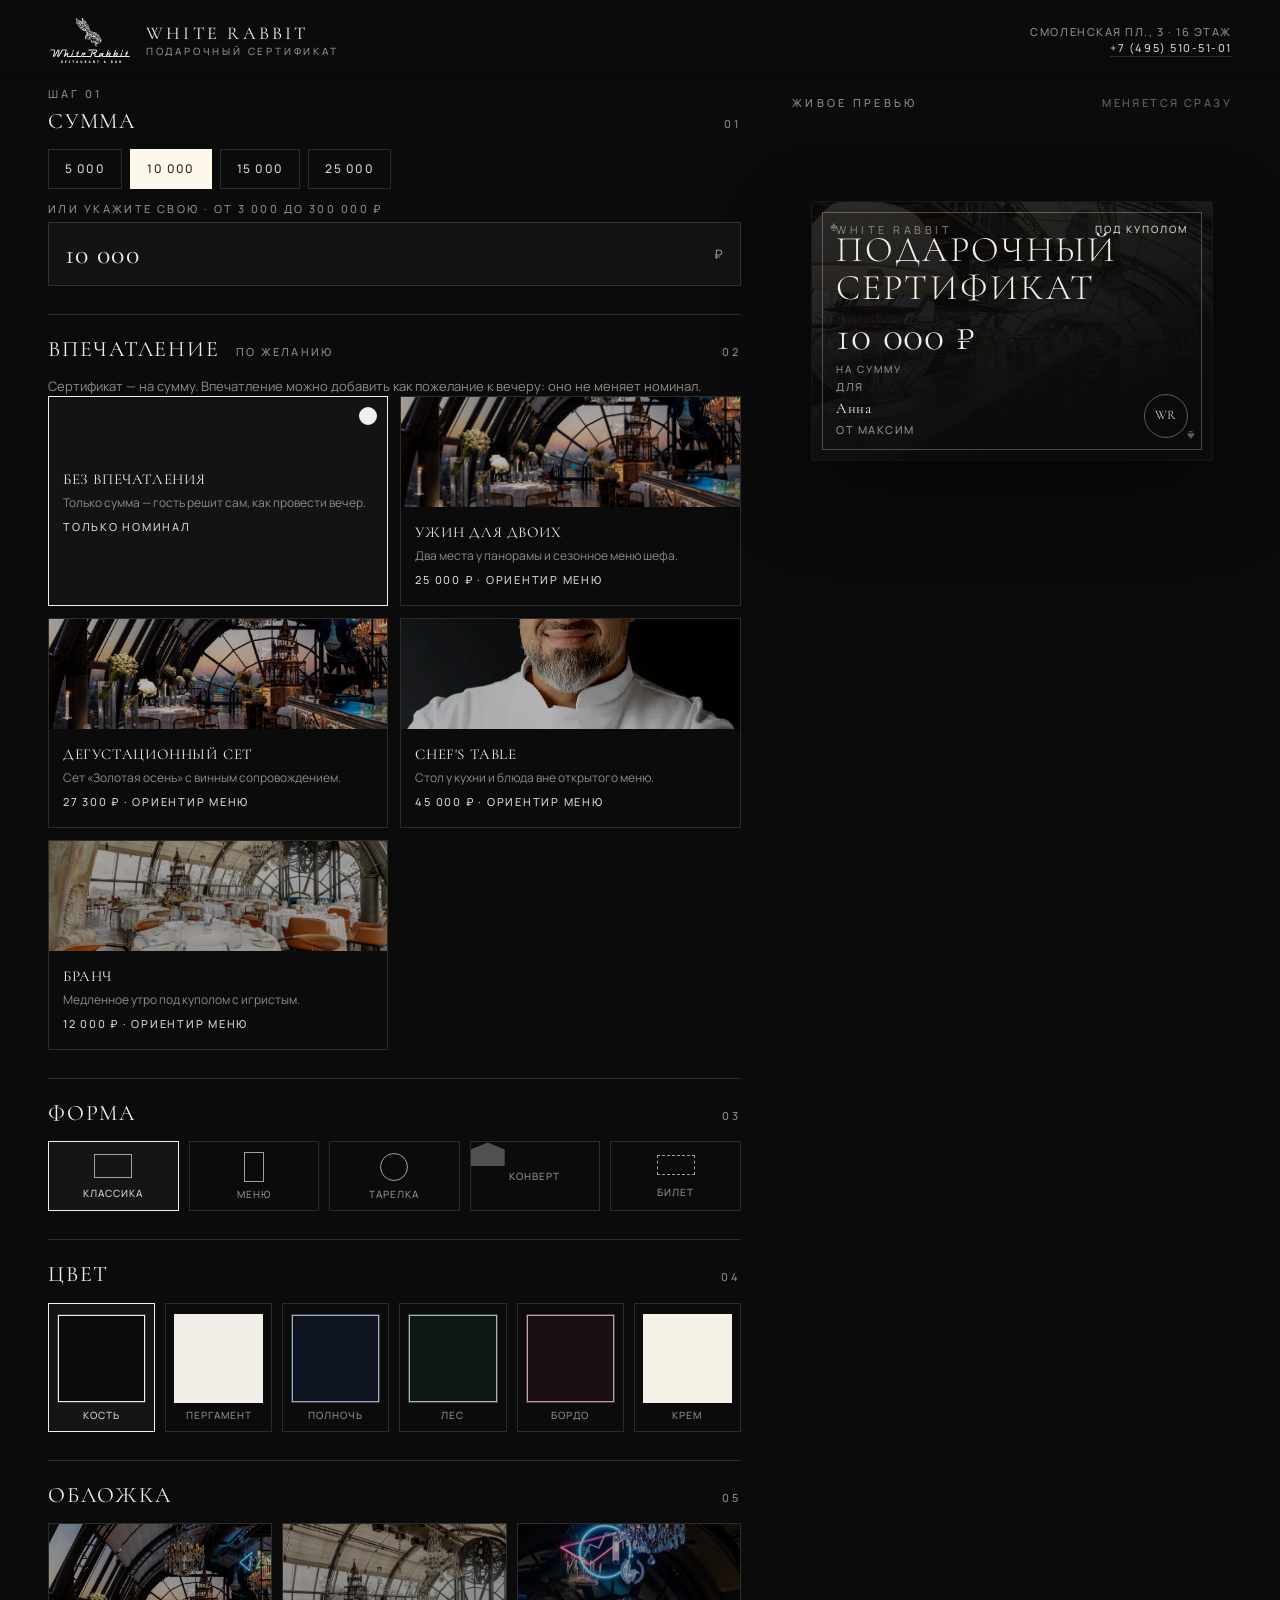
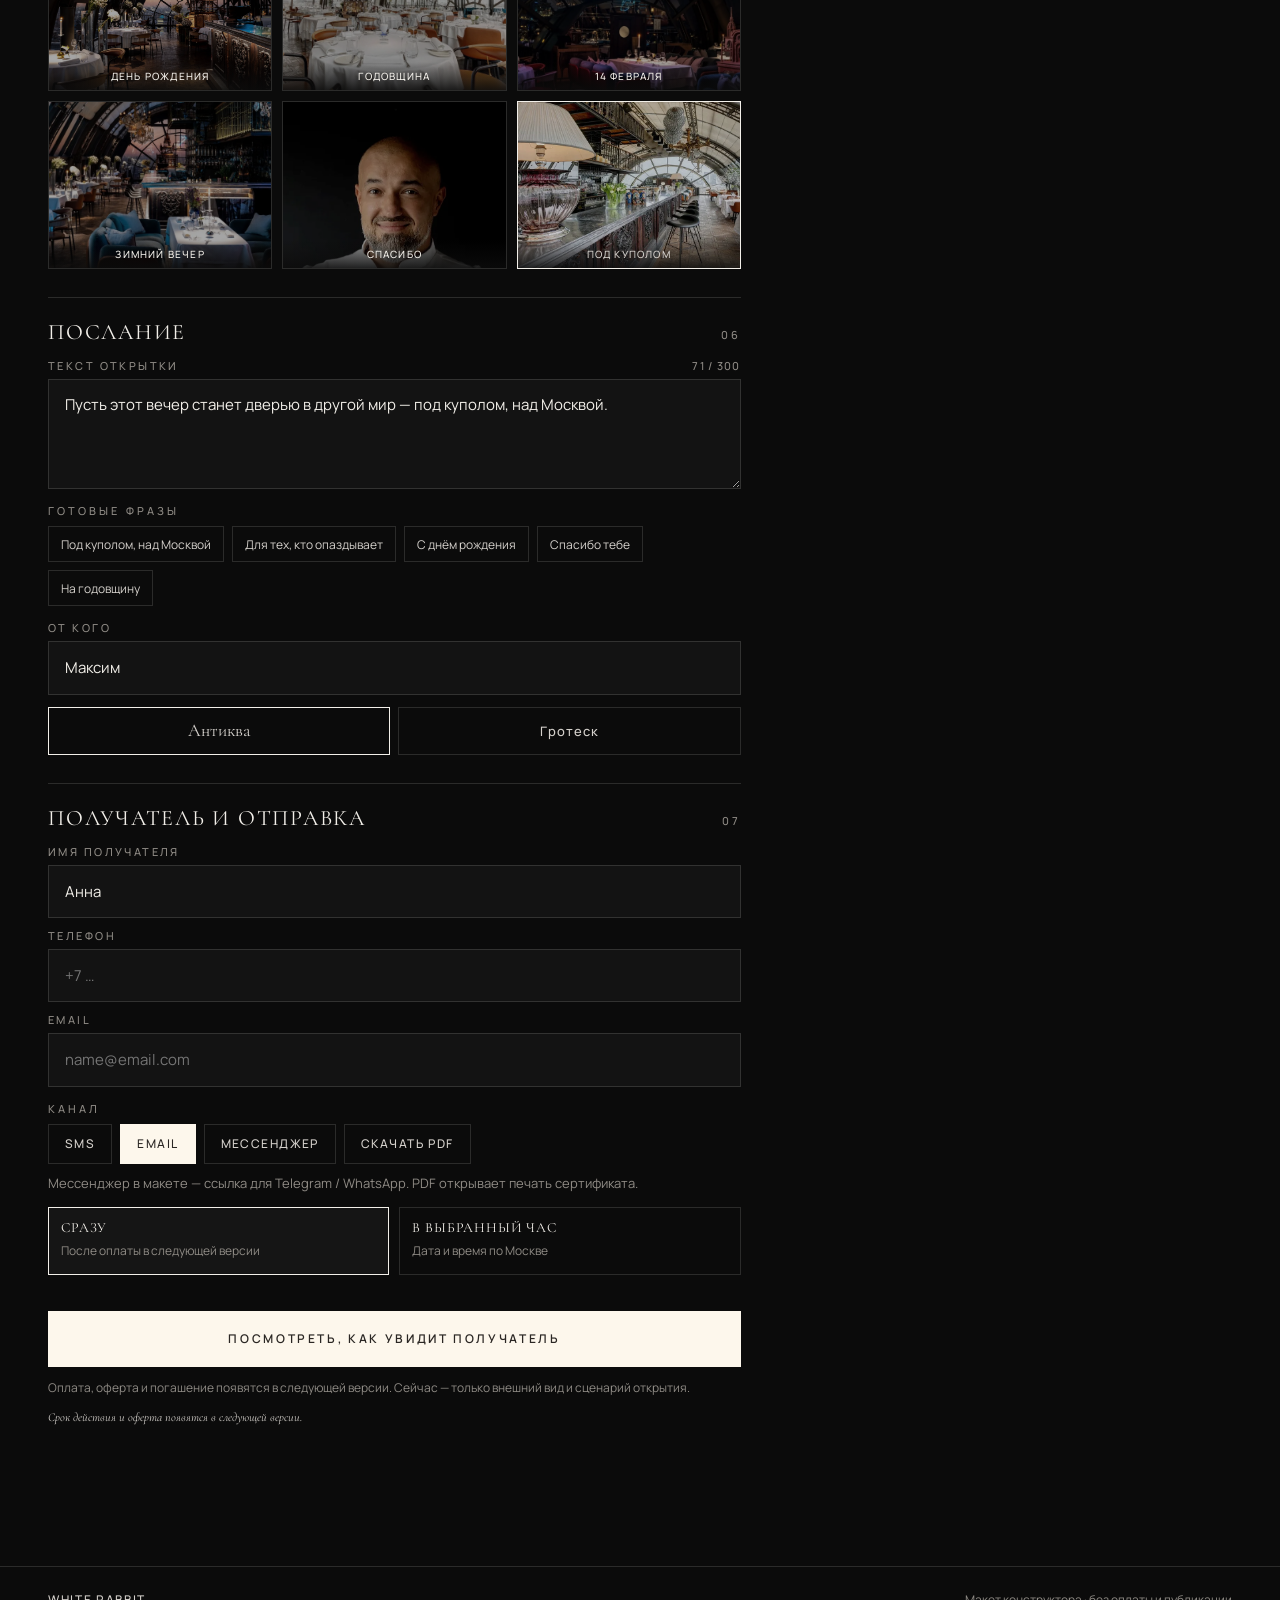
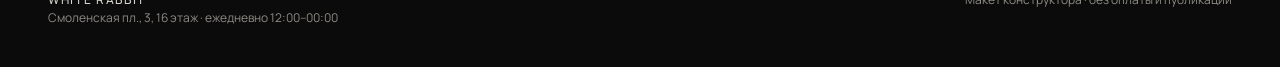
==== wr-cert-9k2m/index.html @ eec8d578 "Add hidden White Rabbit gift-certificate preview. Place the static constructor and open pages under " ====
<!doctype html>
<html lang="ru">
<head>
  <meta charset="utf-8">
  <meta name="viewport" content="width=device-width,initial-scale=1">
  <meta name="robots" content="noindex,nofollow">
  <title>Подарочный сертификат — White Rabbit</title>
  <link rel="icon" href="assets/favicon.png">
  <link rel="preconnect" href="https://fonts.googleapis.com">
  <link rel="preconnect" href="https://fonts.gstatic.com" crossorigin>
  <link href="https://fonts.googleapis.com/css2?family=Cormorant+Garamond:ital,wght@0,300;0,400;0,500;1,300;1,400&family=Manrope:wght@400;500;600;700&display=swap" rel="stylesheet">
  <link rel="stylesheet" href="css/widget.css">
</head>
<body>
  <a class="skip" href="#main">К конструктору</a>
  <header class="hdr">
    <div class="brand">
      <img src="assets/logo.svg" alt="White Rabbit">
      <div class="brand-txt">
        <strong>White Rabbit</strong>
        <span>Подарочный сертификат</span>
      </div>
    </div>
    <div class="hdr-meta">
      Смоленская пл., 3 · 16 этаж<br>
      <a href="tel:+74955105101">+7 (495) 510-51-01</a>
    </div>
  </header>

  <main id="main" class="wrap">
    <div class="controls">
      <section class="sec" style="border-top:0;padding-top:0" id="block-money">
        <p class="eyebrow">Шаг 01</p>
        <div class="sec-h"><h2>Сумма</h2><span class="n">01</span></div>
        <div class="amount-row" role="group" aria-label="Быстрый выбор суммы">
          <button type="button" class="chip" data-amount="5000">5 000</button>
          <button type="button" class="chip is-on" data-amount="10000">10 000</button>
          <button type="button" class="chip" data-amount="15000">15 000</button>
          <button type="button" class="chip" data-amount="25000">25 000</button>
        </div>
        <div class="field">
          <label for="amount">Или укажите свою · от 3 000 до 300 000 ₽</label>
          <div class="amount-wrap">
            <input id="amount" inputmode="numeric" autocomplete="off" value="10 000">
            <span class="cur">₽</span>
          </div>
        </div>
      </section>

      <section class="sec" id="block-exp">
        <div class="sec-h">
          <h2>Впечатление <em class="opt-tag">по желанию</em></h2>
          <span class="n">02</span>
        </div>
        <p class="hint">Сертификат — на сумму. Впечатление можно добавить как пожелание к вечеру: оно не меняет номинал.</p>
        <div class="exp-grid" role="group" aria-label="Впечатление по желанию">
          <button type="button" class="exp exp-none is-on" data-exp="none">
            <span class="mark" aria-hidden="true"></span>
            <span class="body"><b>Без впечатления</b><p>Только сумма — гость решит сам, как провести вечер.</p><span class="price">только номинал</span></span>
          </button>
          <button type="button" class="exp" data-exp="dinner">
            <img src="assets/hall.webp" alt="">
            <span class="mark" aria-hidden="true"></span>
            <span class="body"><b>Ужин для двоих</b><p>Два места у панорамы и сезонное меню шефа.</p><span class="price">25 000 ₽ · ориентир меню</span></span>
          </button>
          <button type="button" class="exp" data-exp="tasting">
            <img src="assets/g1.webp" alt="">
            <span class="mark" aria-hidden="true"></span>
            <span class="body"><b>Дегустационный сет</b><p>Сет «Золотая осень» с винным сопровождением.</p><span class="price">27 300 ₽ · ориентир меню</span></span>
          </button>
          <button type="button" class="exp" data-exp="chef">
            <img src="assets/chef.webp" alt="">
            <span class="mark" aria-hidden="true"></span>
            <span class="body"><b>Chef's table</b><p>Стол у кухни и блюда вне открытого меню.</p><span class="price">45 000 ₽ · ориентир меню</span></span>
          </button>
          <button type="button" class="exp" data-exp="brunch">
            <img src="assets/dome.webp" alt="">
            <span class="mark" aria-hidden="true"></span>
            <span class="body"><b>Бранч</b><p>Медленное утро под куполом с игристым.</p><span class="price">12 000 ₽ · ориентир меню</span></span>
          </button>
        </div>
      </section>

      <section class="sec">
        <div class="sec-h"><h2>Форма</h2><span class="n">03</span></div>
        <div class="shape-grid" role="group" aria-label="Форма сертификата">
          <button type="button" class="opt is-on" data-shape="classic" aria-label="Классическая карта"><i class="shape-ico classic" aria-hidden="true"></i><span>Классика</span></button>
          <button type="button" class="opt" data-shape="menu" aria-label="Вертикальная меню-карта"><i class="shape-ico menu" aria-hidden="true"></i><span>Меню</span></button>
          <button type="button" class="opt" data-shape="plate" aria-label="Круглая тарелка"><i class="shape-ico plate" aria-hidden="true"></i><span>Тарелка</span></button>
          <button type="button" class="opt" data-shape="envelope" aria-label="Конверт"><i class="shape-ico envelope" aria-hidden="true"></i><span>Конверт</span></button>
          <button type="button" class="opt" data-shape="ticket" aria-label="Билет"><i class="shape-ico ticket" aria-hidden="true"></i><span>Билет</span></button>
        </div>
      </section>

      <section class="sec">
        <div class="sec-h"><h2>Цвет</h2><span class="n">04</span></div>
        <div class="color-grid" role="group" aria-label="Цвет">
          <button type="button" class="opt is-on" data-color="ivory-black" aria-label="Слоновая кость на чёрном"><i class="swatch" data-c="ivory-black"></i><span>Кость</span></button>
          <button type="button" class="opt" data-color="black-ivory" aria-label="Чёрный на пергаменте"><i class="swatch" data-c="black-ivory"></i><span>Пергамент</span></button>
          <button type="button" class="opt" data-color="midnight" aria-label="Полночь"><i class="swatch" data-c="midnight"></i><span>Полночь</span></button>
          <button type="button" class="opt" data-color="forest" aria-label="Лес"><i class="swatch" data-c="forest"></i><span>Лес</span></button>
          <button type="button" class="opt" data-color="wine" aria-label="Бордо"><i class="swatch" data-c="wine"></i><span>Бордо</span></button>
          <button type="button" class="opt" data-color="cream" aria-label="Тёплый крем"><i class="swatch" data-c="cream"></i><span>Крем</span></button>
        </div>
      </section>

      <section class="sec">
        <div class="sec-h"><h2>Обложка</h2><span class="n">05</span></div>
        <div class="cover-grid" role="group" aria-label="Повод и обложка">
          <button type="button" class="opt cover" data-cover="birthday"><img src="assets/hall.webp" alt=""><span>День рождения</span></button>
          <button type="button" class="opt cover" data-cover="anniversary"><img src="assets/dome.webp" alt=""><span>Годовщина</span></button>
          <button type="button" class="opt cover" data-cover="valentine"><img src="assets/night.webp" alt=""><span>14 февраля</span></button>
          <button type="button" class="opt cover" data-cover="winter"><img src="assets/hero.webp" alt=""><span>Зимний вечер</span></button>
          <button type="button" class="opt cover" data-cover="thanks"><img src="assets/chef.webp" alt=""><span>Спасибо</span></button>
          <button type="button" class="opt cover is-on" data-cover="dome"><img src="assets/g5.webp" alt=""><span>Под куполом</span></button>
        </div>
      </section>

      <section class="sec">
        <div class="sec-h"><h2>Послание</h2><span class="n">06</span></div>
        <div class="field">
          <div class="row"><label for="message">Текст открытки</label><span class="counter" id="counter">0 / 300</span></div>
          <textarea id="message" maxlength="300" placeholder="Несколько строк — как записка на салфетке"></textarea>
        </div>
        <p class="eyebrow" style="margin-top:16px">Готовые фразы</p>
        <div class="tpls" role="group" aria-label="Шаблоны послания">
          <button type="button" class="tpl" data-tpl="t1">Под куполом, над Москвой</button>
          <button type="button" class="tpl" data-tpl="t2">Для тех, кто опаздывает</button>
          <button type="button" class="tpl" data-tpl="t3">С днём рождения</button>
          <button type="button" class="tpl" data-tpl="t4">Спасибо тебе</button>
          <button type="button" class="tpl" data-tpl="t5">На годовщину</button>
        </div>
        <div class="field" style="margin-top:16px">
          <label for="signature">От кого</label>
          <input id="signature" maxlength="60" placeholder="Ваше имя">
        </div>
        <div class="font-tog" role="group" aria-label="Шрифт послания">
          <button type="button" class="is-on" data-font="serif"><span class="f-serif">Антиква</span></button>
          <button type="button" data-font="sans"><span class="f-sans">Гротеск</span></button>
        </div>
      </section>

      <section class="sec">
        <div class="sec-h"><h2>Получатель и отправка</h2><span class="n">07</span></div>
        <div class="field" style="margin-bottom:12px">
          <label for="recipient-name">Имя получателя</label>
          <input id="recipient-name" autocomplete="name" placeholder="Как обратиться в открытке">
        </div>
        <div class="field" style="margin-bottom:12px">
          <label for="recipient-phone">Телефон</label>
          <input id="recipient-phone" type="tel" inputmode="tel" autocomplete="tel" placeholder="+7 …">
        </div>
        <div class="field" style="margin-bottom:16px">
          <label for="recipient-email">Email</label>
          <input id="recipient-email" type="email" autocomplete="email" placeholder="name@email.com">
        </div>
        <p class="eyebrow">Канал</p>
        <div class="channels" role="group" aria-label="Канал доставки">
          <button type="button" class="chip" data-channel="sms">SMS</button>
          <button type="button" class="chip is-on" data-channel="email">Email</button>
          <button type="button" class="chip" data-channel="messenger">Мессенджер</button>
          <button type="button" class="chip" data-channel="pdf" id="btn-pdf">Скачать PDF</button>
        </div>
        <p class="hint">Мессенджер в макете — ссылка для Telegram / WhatsApp. PDF открывает печать сертификата.</p>
        <div class="timing" role="group" aria-label="Когда отправить">
          <button type="button" class="is-on" data-timing="now"><b>Сразу</b><span>После оплаты в следующей версии</span></button>
          <button type="button" data-timing="later"><b>В выбранный час</b><span>Дата и время по Москве</span></button>
        </div>
        <div class="when-fields" id="when-fields" hidden>
          <div class="field"><label for="send-date">Дата</label><input id="send-date" type="date"></div>
          <div class="field"><label for="send-time">Время</label><input id="send-time" type="time" value="19:00"></div>
        </div>
      </section>

      <div class="cta-block">
        <button type="button" class="btn" id="btn-open">Посмотреть, как увидит получатель</button>
        <p class="note">Оплата, оферта и погашение появятся в следующей версии. Сейчас — только внешний вид и сценарий открытия.</p>
        <p class="note"><em>Срок действия и оферта появятся в следующей версии.</em></p>
      </div>
    </div>

    <aside class="preview-col" aria-live="polite">
      <div class="preview-label desktop-only-label"><span>Живое превью</span><i>меняется сразу</i></div>
      <div class="mobile-preview preview-label"><span>Превью сертификата</span><i>листайте ниже, чтобы настроить</i></div>
      <div class="cert-stage" id="cert-preview"></div>
    </aside>
  </main>

  <footer class="foot">
    <div><strong>White Rabbit</strong><br>Смоленская пл., 3, 16 этаж · ежедневно 12:00–00:00</div>
    <div>Макет конструктора · без оплаты и публикации</div>
  </footer>

  <script src="js/shared.js"></script>
  <script src="js/constructor.js"></script>
</body>
</html>
---- wr-cert-9k2m/css/widget.css ----
:root{
  --bg:#0B0B0B;--panel:#131313;--panel2:#1a1918;--line:rgba(242,239,233,.14);--line2:rgba(242,239,233,.28);
  --cream:#F2EFE9;--cream2:#D5D1CC;--mute:#8f8b85;--btn:#FDF7EC;--ink:#2b2724;
  --serif:'Cormorant Garamond',Georgia,serif;--sans:'Manrope',system-ui,sans-serif;
  --e:cubic-bezier(.25,.25,0,1);--header:72px;
  --c-ivory-black-bg:#0B0B0B;--c-ivory-black-fg:#F2EFE9;--c-ivory-black-muted:#8f8b85;--c-ivory-black-accent:#D5D1CC;
  --c-black-ivory-bg:#F2EFE9;--c-black-ivory-fg:#0B0B0B;--c-black-ivory-muted:#5a5650;--c-black-ivory-accent:#2b2724;
  --c-midnight-bg:#0e1520;--c-midnight-fg:#e8eef6;--c-midnight-muted:#7a8696;--c-midnight-accent:#9bb0c8;
  --c-forest-bg:#0f1814;--c-forest-fg:#e6efe8;--c-forest-muted:#7a8f82;--c-forest-accent:#a3b8a8;
  --c-wine-bg:#1a0f12;--c-wine-fg:#f3e8e9;--c-wine-muted:#9a7a80;--c-wine-accent:#c4a0a6;
  --c-cream-bg:#f6f1e6;--c-cream-fg:#2a241c;--c-cream-muted:#7a7062;--c-cream-accent:#5a4e40;
}
*{box-sizing:border-box;margin:0;padding:0}
html{scroll-behavior:smooth}
body{background:var(--bg);color:var(--cream2);font:400 15px/1.55 var(--sans);-webkit-font-smoothing:antialiased;min-height:100svh}
img{display:block;max-width:100%}a{color:inherit;text-decoration:none}button,input,textarea,select{font:inherit;color:inherit}
button{cursor:pointer;background:none;border:0}ul{list-style:none}
.skip{position:absolute;left:-9999px;top:auto}.skip:focus{left:16px;top:16px;z-index:100;background:var(--btn);color:var(--ink);padding:10px 16px}

/* header */
.hdr{position:sticky;top:0;z-index:40;display:flex;align-items:center;justify-content:space-between;gap:20px;min-height:var(--header);padding:14px clamp(16px,4vw,48px);background:linear-gradient(180deg,rgba(11,11,11,.92),rgba(11,11,11,.72) 70%,transparent);backdrop-filter:blur(8px)}
.brand{display:flex;align-items:center;gap:14px}
.brand img{height:52px;width:auto}
.brand-txt{display:grid;gap:4px}
.brand-txt strong{font:400 18px/1 var(--serif);letter-spacing:.18em;text-transform:uppercase;color:var(--cream)}
.brand-txt span{font:500 10px/1 var(--sans);letter-spacing:.28em;text-transform:uppercase;color:var(--mute)}
.hdr-meta{text-align:right;font:500 11px/1.5 var(--sans);letter-spacing:.14em;text-transform:uppercase;color:var(--mute)}
.hdr-meta a{color:var(--cream2);border-bottom:1px solid var(--line);padding-bottom:1px}
.hdr-meta a:hover{border-color:var(--cream)}

/* layout */
.wrap{display:grid;grid-template-columns:minmax(0,1fr) minmax(340px,440px);gap:clamp(24px,4vw,56px);align-items:start;padding:8px clamp(16px,4vw,48px) 80px;max-width:1280px;margin:0 auto}
.controls{display:grid;gap:28px;padding-bottom:40px}
.preview-col{position:sticky;top:calc(var(--header) + 12px);padding-top:8px}
.preview-label{font:500 11px/1.35 var(--sans);letter-spacing:.3em;text-transform:uppercase;color:var(--mute);margin-bottom:16px;display:flex;justify-content:space-between;align-items:baseline;gap:12px 16px;flex-wrap:wrap}
.preview-label span,.preview-label i{display:inline-block}
.preview-label i{font-style:normal;opacity:.7;letter-spacing:.22em}

/* sections */
.sec{border-top:1px solid var(--line);padding-top:22px}
.sec-h{display:flex;align-items:baseline;justify-content:space-between;gap:12px;margin-bottom:16px}
.sec-h h2{font:400 22px/1.1 var(--serif);letter-spacing:.08em;text-transform:uppercase;color:var(--cream)}
.sec-h .n{font:500 11px/1 var(--sans);letter-spacing:.28em;text-transform:uppercase;color:var(--mute)}
.hint{margin-top:10px;font:400 13px/1.45 var(--sans);color:var(--mute)}
.eyebrow{font:500 11px/1 var(--sans);letter-spacing:.28em;text-transform:uppercase;color:var(--mute);margin-bottom:10px}
.sec-h h2 .opt-tag{display:inline;margin-left:10px;font:500 11px/1 var(--sans);letter-spacing:.2em;text-transform:uppercase;color:var(--mute);font-style:normal;vertical-align:middle}

/* type toggle */
.type-tog{display:grid;grid-template-columns:1fr 1fr;gap:10px}
.type-tog button{min-height:56px;border:1px solid var(--line);padding:14px 16px;text-align:left;transition:border-color .3s var(--e),background .3s var(--e)}
.type-tog button:hover,.type-tog button:focus-visible{border-color:var(--line2);outline:none}
.type-tog button.is-on{border-color:var(--cream);background:rgba(242,239,233,.04)}
.type-tog b{display:block;font:400 16px/1.2 var(--serif);letter-spacing:.06em;text-transform:uppercase;color:var(--cream);margin-bottom:4px}
.type-tog span{font:400 12px/1.35 var(--sans);color:var(--mute)}

/* amount */
.amount-row{display:flex;flex-wrap:wrap;gap:8px;margin-bottom:14px}
.chip{min-height:40px;padding:0 16px;border:1px solid var(--line);font:500 12px/1 var(--sans);letter-spacing:.12em;text-transform:uppercase;color:var(--cream2);transition:border-color .25s var(--e),background .25s var(--e),color .25s var(--e)}
.chip:hover,.chip:focus-visible{border-color:var(--line2);outline:none}
.chip.is-on{background:var(--btn);color:var(--ink);border-color:var(--btn)}
.field{display:grid;gap:8px}
.field label{font:500 11px/1 var(--sans);letter-spacing:.22em;text-transform:uppercase;color:var(--mute)}
.field input,.field textarea,.field select{width:100%;background:var(--panel);border:1px solid var(--line);color:var(--cream);padding:14px 16px;outline:none;transition:border-color .25s var(--e)}
.field input:focus,.field textarea:focus,.field select:focus{border-color:var(--line2)}
.field textarea{min-height:110px;resize:vertical;line-height:1.5}
.field .row{display:flex;justify-content:space-between;align-items:center;gap:12px}
.counter{font:500 11px/1 var(--sans);letter-spacing:.12em;color:var(--mute)}
.amount-wrap{position:relative}
.amount-wrap input{padding-right:48px;font:400 28px/1 var(--serif);letter-spacing:.04em}
.amount-wrap .cur{position:absolute;right:16px;top:50%;transform:translateY(-50%);font:500 13px/1 var(--sans);letter-spacing:.16em;color:var(--mute)}

/* experience cards */
.exp-grid{display:grid;grid-template-columns:1fr 1fr;gap:12px}
.exp{position:relative;display:grid;text-align:left;border:1px solid var(--line);overflow:hidden;min-height:210px;transition:border-color .3s var(--e),transform .4s var(--e)}
.exp:hover,.exp:focus-visible{border-color:var(--line2);outline:none}
.exp.is-on{border-color:var(--cream)}
.exp img{width:100%;height:110px;object-fit:cover;filter:brightness(.72);transition:filter .4s var(--e)}
.exp.is-on img,.exp:hover img{filter:brightness(.9)}
.exp .body{padding:12px 14px 16px;display:grid;gap:6px;align-content:start}
.exp .body b{font:400 15px/1.25 var(--serif);letter-spacing:.04em;text-transform:uppercase;color:var(--cream)}
.exp .body p{font:400 12px/1.4 var(--sans);color:var(--mute)}
.exp .body .price{font:500 11px/1 var(--sans);letter-spacing:.16em;text-transform:uppercase;color:var(--cream2);margin-top:4px}
.exp .mark{position:absolute;top:10px;right:10px;width:18px;height:18px;border:1px solid rgba(242,239,233,.5);border-radius:50%;opacity:0;transition:opacity .25s}
.exp.is-on .mark{opacity:1;background:var(--cream)}
.exp-none{min-height:0;align-content:center;background:rgba(242,239,233,.03)}
.exp-none .body{padding:18px 14px}
.exp-none img{display:none}

/* appearance grids */
.shape-grid,.color-grid,.cover-grid{display:grid;gap:10px}
.shape-grid{grid-template-columns:repeat(5,1fr)}
.color-grid{grid-template-columns:repeat(6,1fr)}
.cover-grid{grid-template-columns:repeat(3,1fr)}
.opt{position:relative;border:1px solid var(--line);min-height:64px;padding:10px 8px;display:grid;place-items:center;gap:6px;text-align:center;transition:border-color .25s var(--e),background .25s var(--e)}
.opt:hover,.opt:focus-visible{border-color:var(--line2);outline:none}
.opt.is-on{border-color:var(--cream);background:rgba(242,239,233,.04)}
.opt span{font:500 10px/1.2 var(--sans);letter-spacing:.1em;text-transform:uppercase;color:var(--mute)}
.opt.is-on span{color:var(--cream2)}
.shape-ico{width:36px;height:24px;border:1px solid currentColor;color:var(--cream2);opacity:.75}
.shape-ico.classic{width:38px;height:24px}
.shape-ico.menu{width:20px;height:30px}
.shape-ico.plate{width:28px;height:28px;border-radius:50%}
.shape-ico.envelope{width:34px;height:24px;clip-path:polygon(0 30%,50% 0,100% 30%,100% 100%,0 100%);border:0;background:linear-gradient(var(--cream2),var(--cream2));opacity:.35}
.shape-ico.ticket{width:38px;height:20px;border-style:dashed}
.swatch{width:100%;aspect-ratio:1;border:1px solid rgba(242,239,233,.2)}
.cover{padding:0;overflow:hidden;min-height:0;aspect-ratio:4/3}
.cover img{width:100%;height:100%;object-fit:cover;filter:brightness(.65) saturate(.85);transition:filter .35s var(--e)}
.cover.is-on img,.cover:hover img{filter:brightness(.85) saturate(1)}
.cover span{position:absolute;left:0;right:0;bottom:0;padding:8px 6px;background:linear-gradient(transparent,rgba(11,11,11,.85));font:500 10px/1.2 var(--sans);letter-spacing:.12em;text-transform:uppercase;color:var(--cream)}

/* templates */
.tpls{display:flex;flex-wrap:wrap;gap:8px}
.tpl{min-height:36px;padding:8px 12px;border:1px solid var(--line);font:400 12px/1.3 var(--sans);color:var(--cream2);text-align:left;max-width:100%;transition:border-color .25s var(--e)}
.tpl:hover,.tpl:focus-visible,.tpl.is-on{border-color:var(--cream);outline:none}
.font-tog{display:grid;grid-template-columns:1fr 1fr;gap:8px;margin-top:12px}
.font-tog button{min-height:48px;border:1px solid var(--line);padding:10px;transition:border-color .25s var(--e)}
.font-tog button.is-on{border-color:var(--cream)}
.font-tog .f-serif{font:400 18px/1 var(--serif)}
.font-tog .f-sans{font:500 13px/1 var(--sans);letter-spacing:.08em}

/* channels / timing */
.channels{display:flex;flex-wrap:wrap;gap:8px}
.timing{display:grid;grid-template-columns:1fr 1fr;gap:10px;margin-top:14px}
.timing button{min-height:48px;border:1px solid var(--line);padding:12px;text-align:left;transition:border-color .25s var(--e)}
.timing button.is-on{border-color:var(--cream);background:rgba(242,239,233,.04)}
.timing b{display:block;font:400 14px/1.2 var(--serif);letter-spacing:.06em;text-transform:uppercase;color:var(--cream);margin-bottom:2px}
.timing span{font:400 12px/1.3 var(--sans);color:var(--mute)}
.when-fields{display:grid;grid-template-columns:1fr 1fr;gap:10px;margin-top:12px}
.when-fields[hidden]{display:none!important}

/* CTA */
.cta-block{display:grid;gap:12px;padding:8px 0 20px}
.btn{display:inline-flex;align-items:center;justify-content:center;min-height:56px;padding:0 28px;background:var(--btn);color:var(--ink);font:600 12px/1 var(--sans);letter-spacing:.22em;text-transform:uppercase;transition:opacity .25s var(--e),transform .3s var(--e)}
.btn:hover{opacity:.92}.btn:focus-visible{outline:2px solid var(--cream);outline-offset:3px}
.btn:active{transform:translateY(1px)}
.btn--ghost{background:transparent;color:var(--cream);border:1px solid var(--line)}
.btn--ghost:hover{border-color:var(--cream)}
.btn[disabled],.btn.is-disabled{opacity:.45;cursor:not-allowed}
.note{font:400 12px/1.45 var(--sans);color:var(--mute)}
.note em{font-style:italic;font-family:var(--serif);color:var(--cream2)}

/* ===== Certificate preview ===== */
.cert-stage{perspective:1200px;min-height:420px;display:grid;place-items:center;padding:12px 0 24px}
.cert{
  --bgc:var(--c-ivory-black-bg);--fg:var(--c-ivory-black-fg);--mu:var(--c-ivory-black-muted);--ac:var(--c-ivory-black-accent);
  position:relative;width:100%;max-width:400px;aspect-ratio:1.55/1;background:var(--bgc);color:var(--fg);
  overflow:hidden;box-shadow:0 30px 80px rgba(0,0,0,.55),0 0 0 1px rgba(242,239,233,.08);
  transition:background .45s var(--e),color .45s var(--e),border-radius .45s var(--e),aspect-ratio .45s var(--e),transform .5s var(--e);
  transform-origin:center;
}
.cert::before{content:'';position:absolute;inset:10px;border:1px solid color-mix(in srgb, var(--fg) 28%, transparent);pointer-events:none;z-index:3;transition:inset .4s var(--e),border-radius .4s var(--e)}
.cert-cover{position:absolute;inset:0;z-index:0}
.cert-cover img{width:100%;height:100%;object-fit:cover;opacity:.38;filter:grayscale(.15) brightness(.7);transition:opacity .45s var(--e)}
.cert-cover::after{content:'';position:absolute;inset:0;background:linear-gradient(160deg, color-mix(in srgb, var(--bgc) 20%, transparent), var(--bgc) 78%)}
.cert-body{position:relative;z-index:2;height:100%;padding:22px 24px;display:grid;grid-template-rows:auto 1fr auto;gap:8px}
.cert-top{display:flex;justify-content:space-between;align-items:flex-start;gap:12px}
.cert-word{font:400 11px/1 var(--sans);letter-spacing:.32em;text-transform:uppercase;color:var(--mu)}
.cert-occ{font:500 10px/1 var(--sans);letter-spacing:.2em;text-transform:uppercase;color:var(--ac)}
.cert-mid{display:grid;align-content:center;gap:8px;min-height:0}
.cert-title{font:300 clamp(26px,4.2vw,36px)/1.05 var(--serif);letter-spacing:.06em;text-transform:uppercase}
.cert-value{font:300 clamp(28px,5vw,42px)/1 var(--serif);letter-spacing:.02em;color:var(--fg)}
.cert-value small{display:block;margin-top:6px;font:500 10px/1.3 var(--sans);letter-spacing:.2em;text-transform:uppercase;color:var(--mu)}
.cert-wish{margin-top:2px;font:400 12px/1.35 var(--sans);letter-spacing:.04em;color:color-mix(in srgb, var(--fg) 78%, transparent);max-width:34ch}
.cert-wish span{display:inline;font:500 10px/1 var(--sans);letter-spacing:.18em;text-transform:uppercase;color:var(--mu);margin-right:6px}
.cert-msg{font:300 italic 14px/1.45 var(--serif);color:color-mix(in srgb, var(--fg) 82%, transparent);max-width:28ch;overflow:hidden;display:-webkit-box;-webkit-line-clamp:3;-webkit-box-orient:vertical}
.cert-msg.is-sans{font:400 12px/1.45 var(--sans);font-style:normal;letter-spacing:.02em}
.cert-bot{display:flex;justify-content:space-between;align-items:flex-end;gap:12px}
.cert-from{font:500 11px/1.35 var(--sans);letter-spacing:.14em;text-transform:uppercase;color:var(--mu)}
.cert-from b{display:inline;margin:0;font:400 15px/1.2 var(--serif);letter-spacing:.04em;text-transform:none;color:var(--fg)}
.cert-from span{display:block;margin-top:4px}
.cert-from .sig-line{margin-top:6px;font:500 11px/1.35 var(--sans);letter-spacing:.14em;text-transform:uppercase;color:var(--mu)}
.cert-seal{width:44px;height:44px;border:1px solid color-mix(in srgb, var(--fg) 35%, transparent);border-radius:50%;display:grid;place-items:center;font:400 13px/1 var(--serif);letter-spacing:.04em;color:var(--ac);flex-shrink:0}
.cert-suit{position:absolute;z-index:2;font:400 14px/1 var(--serif);color:color-mix(in srgb, var(--fg) 35%, transparent);pointer-events:none}
.cert-suit.tl{top:18px;left:18px}.cert-suit.br{bottom:18px;right:18px;transform:rotate(180deg)}

/* shapes */
.cert[data-shape="classic"]{aspect-ratio:1.55/1;border-radius:2px}
.cert[data-shape="menu"]{aspect-ratio:.72/1;max-width:280px;border-radius:2px}
.cert[data-shape="menu"] .cert-body{padding:28px 22px}
.cert[data-shape="menu"] .cert-msg{-webkit-line-clamp:5}
.cert[data-shape="plate"]{aspect-ratio:1;max-width:340px;border-radius:50%}
.cert[data-shape="plate"]::before{inset:14px;border-radius:50%}
.cert[data-shape="plate"] .cert-body{padding:48px 36px;text-align:center;justify-items:center}
.cert[data-shape="plate"] .cert-top{width:100%;justify-content:center;flex-direction:column;align-items:center;gap:6px}
.cert[data-shape="plate"] .cert-bot{width:100%;justify-content:center;flex-direction:column;align-items:center;gap:10px}
.cert[data-shape="plate"] .cert-msg{max-width:22ch;-webkit-line-clamp:2}
.cert[data-shape="plate"] .cert-wish{max-width:20ch;font-size:11px;line-height:1.3;text-align:center}
.cert[data-shape="plate"] .cert-wish span{display:block;margin:0 0 4px;margin-right:0}
.cert[data-shape="plate"] .cert-title{font-size:clamp(20px,4vw,28px)}
.cert[data-shape="plate"] .cert-suit{display:none}
.cert[data-shape="envelope"]{aspect-ratio:1.4/1;border-radius:4px}
.cert[data-shape="envelope"]::after{content:'';position:absolute;left:0;right:0;top:0;height:42%;background:linear-gradient(to bottom right, transparent 49.5%, color-mix(in srgb, var(--fg) 12%, transparent) 50%),linear-gradient(to bottom left, transparent 49.5%, color-mix(in srgb, var(--fg) 12%, transparent) 50%);background-size:50% 100%;background-repeat:no-repeat;background-position:left,right;z-index:1;pointer-events:none;opacity:.9}
.cert[data-shape="ticket"]{aspect-ratio:2.1/1;max-width:420px;border-radius:6px}
.cert[data-shape="ticket"]::before{inset:8px 8px 8px 18%;border-left:1px dashed color-mix(in srgb, var(--fg) 30%, transparent)}
.cert[data-shape="ticket"] .cert-body{padding-left:22%}

/* color themes on cert */
.cert[data-color="ivory-black"]{--bgc:var(--c-ivory-black-bg);--fg:var(--c-ivory-black-fg);--mu:var(--c-ivory-black-muted);--ac:var(--c-ivory-black-accent)}
.cert[data-color="black-ivory"]{--bgc:var(--c-black-ivory-bg);--fg:var(--c-black-ivory-fg);--mu:var(--c-black-ivory-muted);--ac:var(--c-black-ivory-accent)}
.cert[data-color="midnight"]{--bgc:var(--c-midnight-bg);--fg:var(--c-midnight-fg);--mu:var(--c-midnight-muted);--ac:var(--c-midnight-accent)}
.cert[data-color="forest"]{--bgc:var(--c-forest-bg);--fg:var(--c-forest-fg);--mu:var(--c-forest-muted);--ac:var(--c-forest-accent)}
.cert[data-color="wine"]{--bgc:var(--c-wine-bg);--fg:var(--c-wine-fg);--mu:var(--c-wine-muted);--ac:var(--c-wine-accent)}
.cert[data-color="cream"]{--bgc:var(--c-cream-bg);--fg:var(--c-cream-fg);--mu:var(--c-cream-muted);--ac:var(--c-cream-accent)}

.swatch[data-c="ivory-black"]{background:#0B0B0B;box-shadow:inset 0 0 0 1px #F2EFE9}
.swatch[data-c="black-ivory"]{background:#F2EFE9}
.swatch[data-c="midnight"]{background:#0e1520;box-shadow:inset 0 0 0 1px #9bb0c8}
.swatch[data-c="forest"]{background:#0f1814;box-shadow:inset 0 0 0 1px #a3b8a8}
.swatch[data-c="wine"]{background:#1a0f12;box-shadow:inset 0 0 0 1px #c4a0a6}
.swatch[data-c="cream"]{background:#f6f1e6}

.mobile-preview{display:none}
.foot{padding:24px clamp(16px,4vw,48px) 40px;border-top:1px solid var(--line);max-width:1280px;margin:0 auto;display:flex;flex-wrap:wrap;gap:12px 28px;justify-content:space-between;font:400 12px/1.5 var(--sans);color:var(--mute)}
.foot strong{font-weight:500;color:var(--cream2);letter-spacing:.14em;text-transform:uppercase}

/* ===== Open page ===== */
.open-page{min-height:100svh;display:grid;place-items:center;padding:40px 20px 80px;position:relative;overflow:hidden}
.open-bg{position:absolute;inset:0;z-index:0}
.open-bg img{width:100%;height:100%;object-fit:cover;opacity:.22;filter:brightness(.55)}
.open-bg::after{content:'';position:absolute;inset:0;background:radial-gradient(ellipse at center,transparent 20%,#0B0B0B 75%)}
.open-inner{position:relative;z-index:2;width:min(100%,480px);display:grid;justify-items:center;gap:28px;text-align:center}
.open-kicker{font:500 11px/1 var(--sans);letter-spacing:.32em;text-transform:uppercase;color:var(--mute)}
.envelope-wrap{position:relative;width:min(100%,380px);aspect-ratio:1.35/1;cursor:pointer;outline:none}
.envelope-wrap:focus-visible{outline:2px solid var(--cream);outline-offset:6px}
.envelope{
  position:absolute;inset:0;background:#161513;border:1px solid var(--line2);
  box-shadow:0 24px 60px rgba(0,0,0,.5);transition:transform .8s var(--e),opacity .6s var(--e);
  display:grid;place-items:center;
}
.envelope-flap{
  position:absolute;left:0;right:0;top:0;height:52%;
  background:linear-gradient(160deg,#1d1b18,#12110f);
  clip-path:polygon(0 0,50% 72%,100% 0);
  transform-origin:top center;z-index:3;
  transition:transform 1s var(--e),opacity .5s var(--e);border-bottom:1px solid var(--line);
}
.wax{
  position:absolute;z-index:4;width:64px;height:64px;border-radius:50%;
  background:radial-gradient(circle at 35% 30%,#6b2a32,#3a1218 70%);
  box-shadow:0 8px 20px rgba(0,0,0,.45),inset 0 0 0 1px rgba(242,239,233,.15);
  display:grid;place-items:center;color:#f2efe9;font:400 18px/1 var(--serif);
  transition:transform .7s var(--e),opacity .5s var(--e);
}
.envelope-hint{position:absolute;bottom:-36px;left:0;right:0;font:500 11px/1 var(--sans);letter-spacing:.24em;text-transform:uppercase;color:var(--mute);transition:opacity .4s}
.envelope-wrap.is-open .envelope-flap{transform:rotateX(180deg);opacity:0}
.envelope-wrap.is-open .wax{transform:scale(.4) translateY(40px);opacity:0}
.envelope-wrap.is-open .envelope{transform:translateY(30px) scale(.96);opacity:0;pointer-events:none}
.envelope-wrap.is-open .envelope-hint{opacity:0}
.envelope-wrap.is-open{cursor:default;height:0;min-height:0;aspect-ratio:auto;overflow:hidden;margin:0;pointer-events:none}
.envelope-wrap.is-open .envelope,.envelope-wrap.is-open .envelope-hint{display:none}

.open-result{width:100%;display:grid;justify-items:center;gap:28px;opacity:0;transform:translateY(24px);pointer-events:none;transition:opacity .9s var(--e),transform 1s var(--e)}
.envelope-wrap.is-open + .open-result,.open-result.is-shown{opacity:1;transform:none;pointer-events:auto}
.open-page .cert{max-width:400px;margin:0 auto}
.open-msg-card{width:100%;padding:24px 22px;border:1px solid var(--line);background:rgba(19,19,19,.72);backdrop-filter:blur(6px);text-align:left}
.open-msg-card .eyebrow{margin-bottom:12px}
.open-msg-card p{font:300 italic clamp(18px,2.4vw,22px)/1.45 var(--serif);color:var(--cream);margin-bottom:16px}
.open-msg-card.is-sans p{font:400 15px/1.5 var(--sans);font-style:normal}
.open-msg-card .sig{font:500 12px/1.4 var(--sans);letter-spacing:.16em;text-transform:uppercase;color:var(--mute)}
.open-msg-card .sig b{display:inline;font:400 16px/1 var(--serif);letter-spacing:.04em;text-transform:none;color:var(--cream);margin-left:6px}
.open-actions{display:grid;gap:12px;width:100%}
.open-actions .row{display:grid;grid-template-columns:1fr 1fr;gap:12px}
.qr-block{display:grid;grid-template-columns:auto 1fr;gap:16px;align-items:center;padding:18px;border:1px solid var(--line);text-align:left;width:100%}
.qr-block svg{width:96px;height:96px;background:var(--cream);padding:6px}
.qr-block .code{font:400 28px/1 var(--serif);letter-spacing:.12em;color:var(--cream);margin:6px 0}
.qr-block p{font:400 12px/1.4 var(--sans);color:var(--mute)}
.book-note{font:400 12px/1.4 var(--sans);color:var(--mute);text-align:center}

@media (max-width:960px){
  .wrap{grid-template-columns:1fr;gap:20px}
  .preview-col{position:static;order:-1}
  .desktop-only-label{display:none}
  .mobile-preview{display:flex;flex-direction:column;align-items:flex-start;gap:8px}
  .mobile-preview i{letter-spacing:.18em}
  .cert-stage{min-height:0;padding:0 0 8px}
  .cert{max-width:min(100%,360px)}
  .shape-grid{grid-template-columns:repeat(5,minmax(0,1fr))}
  .exp-grid{grid-template-columns:1fr}
  .cover-grid{grid-template-columns:repeat(2,1fr)}
  .hdr-meta{display:none}
  .brand img{height:42px}
}
@media (max-width:520px){
  .shape-grid{gap:6px}.color-grid{gap:6px}
  .opt span{font-size:9px;letter-spacing:.06em}
  .when-fields,.timing,.type-tog,.open-actions .row{grid-template-columns:1fr}
  .cert[data-shape="ticket"] .cert-body{padding-left:18%}
}
@media (prefers-reduced-motion:reduce){
  *,*::before,*::after{animation:none!important;transition:none!important}
  .envelope-wrap.is-open .envelope-flap{display:none}
  .envelope-wrap.is-open .wax,.envelope-wrap.is-open .envelope{opacity:0}
}
@media print{
  body *{visibility:hidden}
  .cert,.cert *{visibility:visible}
  .cert{position:fixed;left:50%;top:50%;transform:translate(-50%,-50%);box-shadow:none;max-width:90vw}
  .hdr,.controls,.foot,.preview-label,.cta-block,.open-actions,.envelope-wrap,.open-kicker,.qr-block,.book-note,.open-msg-card{display:none!important}
}
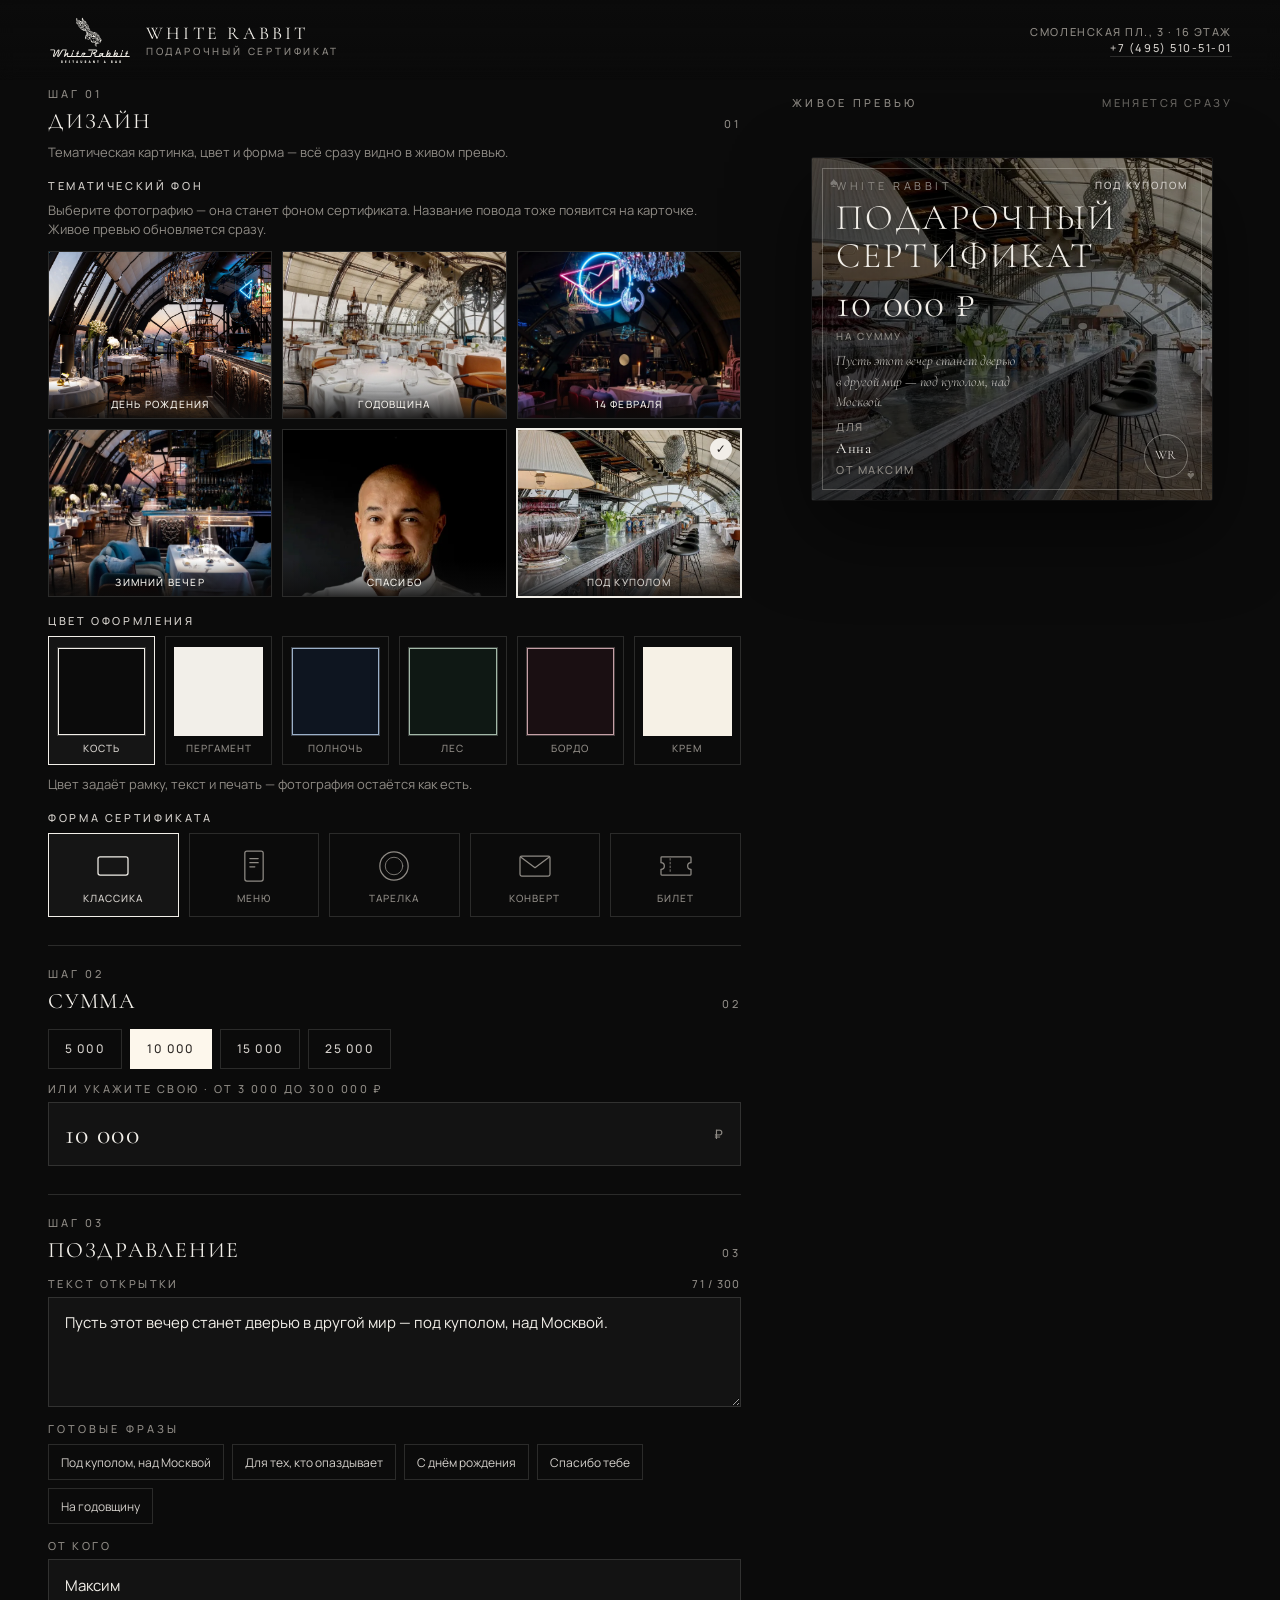
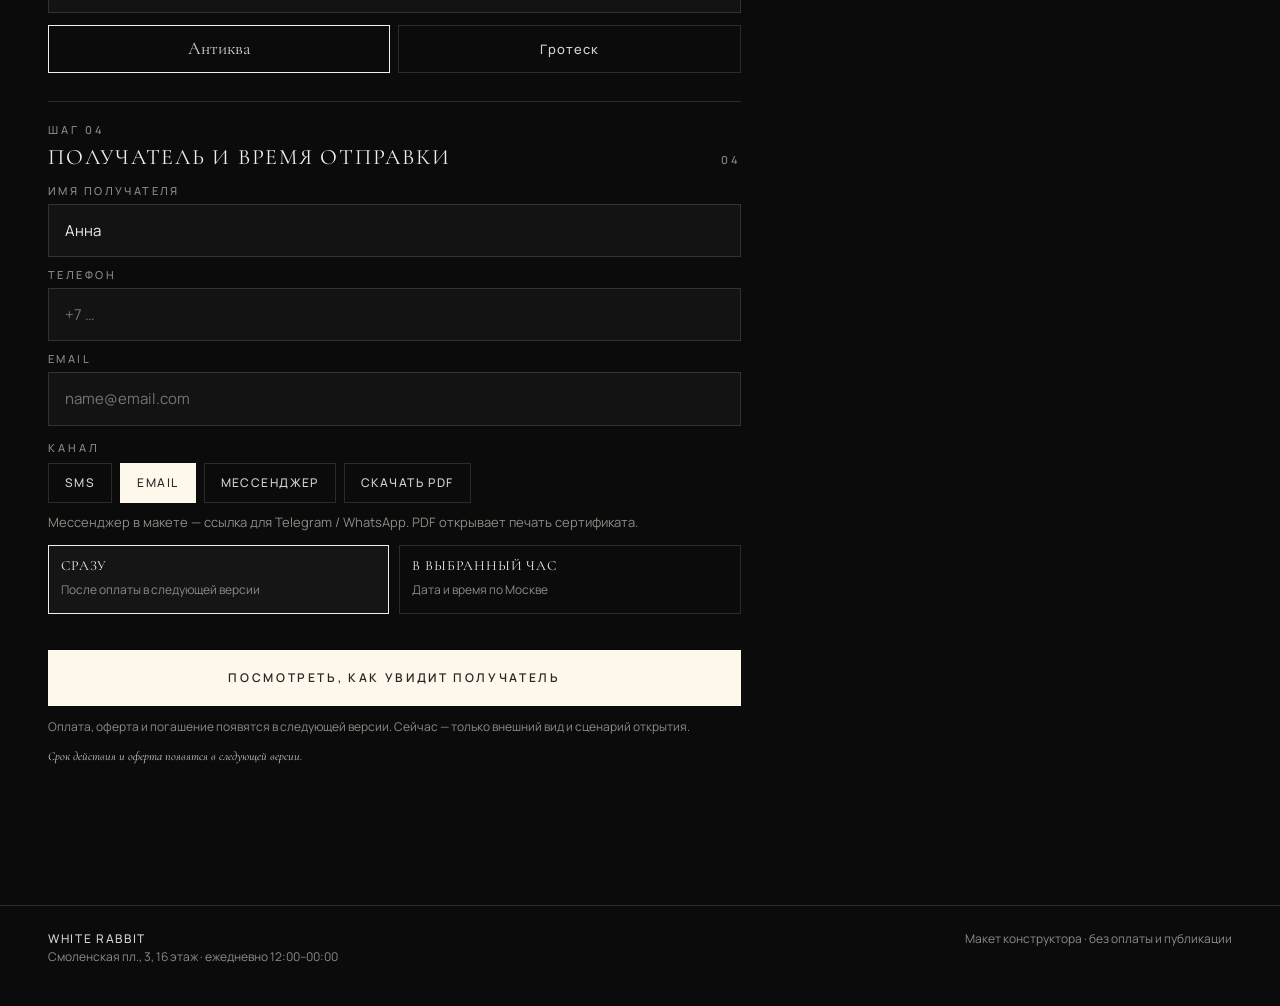
==== commit c93ff4ba: "Update the hidden gift-certificate constructor preview. Replace wr-cert-9k2m with the latest static " ====
--- a/wr-cert-9k2m/index.html
+++ b/wr-cert-9k2m/index.html
@@ -29,9 +29,49 @@
 
   <main id="main" class="wrap">
     <div class="controls">
-      <section class="sec" style="border-top:0;padding-top:0" id="block-money">
+      <section class="sec" style="border-top:0;padding-top:0" id="block-design">
         <p class="eyebrow">Шаг 01</p>
-        <div class="sec-h"><h2>Сумма</h2><span class="n">01</span></div>
+        <div class="sec-h"><h2>Дизайн</h2><span class="n">01</span></div>
+        <p class="hint" style="margin:-6px 0 18px">Тематическая картинка, цвет и форма — всё сразу видно в живом превью.</p>
+        <div class="sub">
+        <h3 class="sub-h">Тематический фон</h3>
+        <p class="hint cover-hint">Выберите фотографию — она станет фоном сертификата. Название повода тоже появится на карточке. Живое превью обновляется сразу.</p>
+        <div class="cover-grid" role="group" aria-label="Фон сертификата и повод">
+          <button type="button" class="opt cover" data-cover="birthday"><img src="assets/hall.webp" alt=""><span>День рождения</span></button>
+          <button type="button" class="opt cover" data-cover="anniversary"><img src="assets/dome.webp" alt=""><span>Годовщина</span></button>
+          <button type="button" class="opt cover" data-cover="valentine"><img src="assets/night.webp" alt=""><span>14 февраля</span></button>
+          <button type="button" class="opt cover" data-cover="winter"><img src="assets/hero.webp" alt=""><span>Зимний вечер</span></button>
+          <button type="button" class="opt cover" data-cover="thanks"><img src="assets/chef.webp" alt=""><span>Спасибо</span></button>
+          <button type="button" class="opt cover is-on" data-cover="dome"><img src="assets/g5.webp" alt=""><span>Под куполом</span></button>
+        </div>
+        </div>
+        <div class="sub">
+        <h3 class="sub-h">Цвет оформления</h3>
+        <div class="color-grid" role="group" aria-label="Цвет">
+          <button type="button" class="opt is-on" data-color="ivory-black" aria-label="Слоновая кость на чёрном"><i class="swatch" data-c="ivory-black"></i><span>Кость</span></button>
+          <button type="button" class="opt" data-color="black-ivory" aria-label="Чёрный на пергаменте"><i class="swatch" data-c="black-ivory"></i><span>Пергамент</span></button>
+          <button type="button" class="opt" data-color="midnight" aria-label="Полночь"><i class="swatch" data-c="midnight"></i><span>Полночь</span></button>
+          <button type="button" class="opt" data-color="forest" aria-label="Лес"><i class="swatch" data-c="forest"></i><span>Лес</span></button>
+          <button type="button" class="opt" data-color="wine" aria-label="Бордо"><i class="swatch" data-c="wine"></i><span>Бордо</span></button>
+          <button type="button" class="opt" data-color="cream" aria-label="Тёплый крем"><i class="swatch" data-c="cream"></i><span>Крем</span></button>
+        </div>
+        <p class="hint">Цвет задаёт рамку, текст и печать — фотография остаётся как есть.</p>
+        </div>
+        <div class="sub">
+        <h3 class="sub-h">Форма сертификата</h3>
+        <div class="shape-grid" role="group" aria-label="Форма сертификата">
+          <button type="button" class="opt is-on" data-shape="classic" aria-label="Классическая карта"><svg class="shape-ico" viewBox="0 0 48 48" width="40" height="40" aria-hidden="true" fill="none" stroke="currentColor" stroke-width="1.5" stroke-linecap="round" stroke-linejoin="round"><rect x="6" y="13" width="36" height="22" rx="2.5"/></svg><span>Классика</span></button>
+          <button type="button" class="opt" data-shape="menu" aria-label="Вертикальная меню-карта"><svg class="shape-ico" viewBox="0 0 48 48" width="40" height="40" aria-hidden="true" fill="none" stroke="currentColor" stroke-width="1.5" stroke-linecap="round" stroke-linejoin="round"><rect x="13" y="6" width="22" height="36" rx="2.5"/><path d="M19 15h10M19 20h10M19 25h6"/></svg><span>Меню</span></button>
+          <button type="button" class="opt" data-shape="plate" aria-label="Круглая тарелка"><svg class="shape-ico" viewBox="0 0 48 48" width="40" height="40" aria-hidden="true" fill="none" stroke="currentColor" stroke-width="1.5" stroke-linecap="round" stroke-linejoin="round"><circle cx="24" cy="24" r="17"/><circle cx="24" cy="24" r="10.5" stroke-width="1"/></svg><span>Тарелка</span></button>
+          <button type="button" class="opt" data-shape="envelope" aria-label="Конверт"><svg class="shape-ico" viewBox="0 0 48 48" width="40" height="40" aria-hidden="true" fill="none" stroke="currentColor" stroke-width="1.5" stroke-linecap="round" stroke-linejoin="round"><rect x="6" y="12" width="36" height="24" rx="2"/><path d="M6.8 13.2 24 26l17.2-12.8"/></svg><span>Конверт</span></button>
+          <button type="button" class="opt" data-shape="ticket" aria-label="Билет"><svg class="shape-ico" viewBox="0 0 48 48" width="40" height="40" aria-hidden="true" fill="none" stroke="currentColor" stroke-width="1.5" stroke-linecap="round" stroke-linejoin="round"><path d="M6 14a1 1 0 0 1 1-1h34a1 1 0 0 1 1 1v6a4 4 0 0 0 0 8v6a1 1 0 0 1-1 1H7a1 1 0 0 1-1-1v-6a4 4 0 0 0 0-8z"/><path d="M17 15v18" stroke-dasharray="2 2.5" stroke-width="1"/></svg><span>Билет</span></button>
+        </div>
+        </div>
+      </section>
+
+      <section class="sec" id="block-money">
+        <p class="eyebrow">Шаг 02</p>
+        <div class="sec-h"><h2>Сумма</h2><span class="n">02</span></div>
         <div class="amount-row" role="group" aria-label="Быстрый выбор суммы">
           <button type="button" class="chip" data-amount="5000">5 000</button>
           <button type="button" class="chip is-on" data-amount="10000">10 000</button>
@@ -47,77 +87,9 @@
         </div>
       </section>
 
-      <section class="sec" id="block-exp">
-        <div class="sec-h">
-          <h2>Впечатление <em class="opt-tag">по желанию</em></h2>
-          <span class="n">02</span>
-        </div>
-        <p class="hint">Сертификат — на сумму. Впечатление можно добавить как пожелание к вечеру: оно не меняет номинал.</p>
-        <div class="exp-grid" role="group" aria-label="Впечатление по желанию">
-          <button type="button" class="exp exp-none is-on" data-exp="none">
-            <span class="mark" aria-hidden="true"></span>
-            <span class="body"><b>Без впечатления</b><p>Только сумма — гость решит сам, как провести вечер.</p><span class="price">только номинал</span></span>
-          </button>
-          <button type="button" class="exp" data-exp="dinner">
-            <img src="assets/hall.webp" alt="">
-            <span class="mark" aria-hidden="true"></span>
-            <span class="body"><b>Ужин для двоих</b><p>Два места у панорамы и сезонное меню шефа.</p><span class="price">25 000 ₽ · ориентир меню</span></span>
-          </button>
-          <button type="button" class="exp" data-exp="tasting">
-            <img src="assets/g1.webp" alt="">
-            <span class="mark" aria-hidden="true"></span>
-            <span class="body"><b>Дегустационный сет</b><p>Сет «Золотая осень» с винным сопровождением.</p><span class="price">27 300 ₽ · ориентир меню</span></span>
-          </button>
-          <button type="button" class="exp" data-exp="chef">
-            <img src="assets/chef.webp" alt="">
-            <span class="mark" aria-hidden="true"></span>
-            <span class="body"><b>Chef's table</b><p>Стол у кухни и блюда вне открытого меню.</p><span class="price">45 000 ₽ · ориентир меню</span></span>
-          </button>
-          <button type="button" class="exp" data-exp="brunch">
-            <img src="assets/dome.webp" alt="">
-            <span class="mark" aria-hidden="true"></span>
-            <span class="body"><b>Бранч</b><p>Медленное утро под куполом с игристым.</p><span class="price">12 000 ₽ · ориентир меню</span></span>
-          </button>
-        </div>
-      </section>
-
       <section class="sec">
-        <div class="sec-h"><h2>Форма</h2><span class="n">03</span></div>
-        <div class="shape-grid" role="group" aria-label="Форма сертификата">
-          <button type="button" class="opt is-on" data-shape="classic" aria-label="Классическая карта"><i class="shape-ico classic" aria-hidden="true"></i><span>Классика</span></button>
-          <button type="button" class="opt" data-shape="menu" aria-label="Вертикальная меню-карта"><i class="shape-ico menu" aria-hidden="true"></i><span>Меню</span></button>
-          <button type="button" class="opt" data-shape="plate" aria-label="Круглая тарелка"><i class="shape-ico plate" aria-hidden="true"></i><span>Тарелка</span></button>
-          <button type="button" class="opt" data-shape="envelope" aria-label="Конверт"><i class="shape-ico envelope" aria-hidden="true"></i><span>Конверт</span></button>
-          <button type="button" class="opt" data-shape="ticket" aria-label="Билет"><i class="shape-ico ticket" aria-hidden="true"></i><span>Билет</span></button>
-        </div>
-      </section>
-
-      <section class="sec">
-        <div class="sec-h"><h2>Цвет</h2><span class="n">04</span></div>
-        <div class="color-grid" role="group" aria-label="Цвет">
-          <button type="button" class="opt is-on" data-color="ivory-black" aria-label="Слоновая кость на чёрном"><i class="swatch" data-c="ivory-black"></i><span>Кость</span></button>
-          <button type="button" class="opt" data-color="black-ivory" aria-label="Чёрный на пергаменте"><i class="swatch" data-c="black-ivory"></i><span>Пергамент</span></button>
-          <button type="button" class="opt" data-color="midnight" aria-label="Полночь"><i class="swatch" data-c="midnight"></i><span>Полночь</span></button>
-          <button type="button" class="opt" data-color="forest" aria-label="Лес"><i class="swatch" data-c="forest"></i><span>Лес</span></button>
-          <button type="button" class="opt" data-color="wine" aria-label="Бордо"><i class="swatch" data-c="wine"></i><span>Бордо</span></button>
-          <button type="button" class="opt" data-color="cream" aria-label="Тёплый крем"><i class="swatch" data-c="cream"></i><span>Крем</span></button>
-        </div>
-      </section>
-
-      <section class="sec">
-        <div class="sec-h"><h2>Обложка</h2><span class="n">05</span></div>
-        <div class="cover-grid" role="group" aria-label="Повод и обложка">
-          <button type="button" class="opt cover" data-cover="birthday"><img src="assets/hall.webp" alt=""><span>День рождения</span></button>
-          <button type="button" class="opt cover" data-cover="anniversary"><img src="assets/dome.webp" alt=""><span>Годовщина</span></button>
-          <button type="button" class="opt cover" data-cover="valentine"><img src="assets/night.webp" alt=""><span>14 февраля</span></button>
-          <button type="button" class="opt cover" data-cover="winter"><img src="assets/hero.webp" alt=""><span>Зимний вечер</span></button>
-          <button type="button" class="opt cover" data-cover="thanks"><img src="assets/chef.webp" alt=""><span>Спасибо</span></button>
-          <button type="button" class="opt cover is-on" data-cover="dome"><img src="assets/g5.webp" alt=""><span>Под куполом</span></button>
-        </div>
-      </section>
-
-      <section class="sec">
-        <div class="sec-h"><h2>Послание</h2><span class="n">06</span></div>
+        <p class="eyebrow">Шаг 03</p>
+        <div class="sec-h"><h2>Поздравление</h2><span class="n">03</span></div>
         <div class="field">
           <div class="row"><label for="message">Текст открытки</label><span class="counter" id="counter">0 / 300</span></div>
           <textarea id="message" maxlength="300" placeholder="Несколько строк — как записка на салфетке"></textarea>
@@ -141,7 +113,8 @@
       </section>
 
       <section class="sec">
-        <div class="sec-h"><h2>Получатель и отправка</h2><span class="n">07</span></div>
+        <p class="eyebrow">Шаг 04</p>
+        <div class="sec-h"><h2>Получатель и время отправки</h2><span class="n">04</span></div>
         <div class="field" style="margin-bottom:12px">
           <label for="recipient-name">Имя получателя</label>
           <input id="recipient-name" autocomplete="name" placeholder="Как обратиться в открытке">
--- a/wr-cert-9k2m/css/widget.css
+++ b/wr-cert-9k2m/css/widget.css
@@ -69,23 +69,6 @@
 .amount-wrap input{padding-right:48px;font:400 28px/1 var(--serif);letter-spacing:.04em}
 .amount-wrap .cur{position:absolute;right:16px;top:50%;transform:translateY(-50%);font:500 13px/1 var(--sans);letter-spacing:.16em;color:var(--mute)}
 
-/* experience cards */
-.exp-grid{display:grid;grid-template-columns:1fr 1fr;gap:12px}
-.exp{position:relative;display:grid;text-align:left;border:1px solid var(--line);overflow:hidden;min-height:210px;transition:border-color .3s var(--e),transform .4s var(--e)}
-.exp:hover,.exp:focus-visible{border-color:var(--line2);outline:none}
-.exp.is-on{border-color:var(--cream)}
-.exp img{width:100%;height:110px;object-fit:cover;filter:brightness(.72);transition:filter .4s var(--e)}
-.exp.is-on img,.exp:hover img{filter:brightness(.9)}
-.exp .body{padding:12px 14px 16px;display:grid;gap:6px;align-content:start}
-.exp .body b{font:400 15px/1.25 var(--serif);letter-spacing:.04em;text-transform:uppercase;color:var(--cream)}
-.exp .body p{font:400 12px/1.4 var(--sans);color:var(--mute)}
-.exp .body .price{font:500 11px/1 var(--sans);letter-spacing:.16em;text-transform:uppercase;color:var(--cream2);margin-top:4px}
-.exp .mark{position:absolute;top:10px;right:10px;width:18px;height:18px;border:1px solid rgba(242,239,233,.5);border-radius:50%;opacity:0;transition:opacity .25s}
-.exp.is-on .mark{opacity:1;background:var(--cream)}
-.exp-none{min-height:0;align-content:center;background:rgba(242,239,233,.03)}
-.exp-none .body{padding:18px 14px}
-.exp-none img{display:none}
-
 /* appearance grids */
 .shape-grid,.color-grid,.cover-grid{display:grid;gap:10px}
 .shape-grid{grid-template-columns:repeat(5,1fr)}
@@ -96,17 +79,19 @@
 .opt.is-on{border-color:var(--cream);background:rgba(242,239,233,.04)}
 .opt span{font:500 10px/1.2 var(--sans);letter-spacing:.1em;text-transform:uppercase;color:var(--mute)}
 .opt.is-on span{color:var(--cream2)}
-.shape-ico{width:36px;height:24px;border:1px solid currentColor;color:var(--cream2);opacity:.75}
-.shape-ico.classic{width:38px;height:24px}
-.shape-ico.menu{width:20px;height:30px}
-.shape-ico.plate{width:28px;height:28px;border-radius:50%}
-.shape-ico.envelope{width:34px;height:24px;clip-path:polygon(0 30%,50% 0,100% 30%,100% 100%,0 100%);border:0;background:linear-gradient(var(--cream2),var(--cream2));opacity:.35}
-.shape-ico.ticket{width:38px;height:20px;border-style:dashed}
+.shape-ico{width:40px;height:40px;display:block;color:var(--mute);transition:color .25s var(--e)}
+.opt:hover .shape-ico,.opt.is-on .shape-ico{color:var(--cream)}
+.shape-grid .opt{min-height:84px;grid-template-rows:40px auto;align-content:center}
 .swatch{width:100%;aspect-ratio:1;border:1px solid rgba(242,239,233,.2)}
 .cover{padding:0;overflow:hidden;min-height:0;aspect-ratio:4/3}
-.cover img{width:100%;height:100%;object-fit:cover;filter:brightness(.65) saturate(.85);transition:filter .35s var(--e)}
-.cover.is-on img,.cover:hover img{filter:brightness(.85) saturate(1)}
-.cover span{position:absolute;left:0;right:0;bottom:0;padding:8px 6px;background:linear-gradient(transparent,rgba(11,11,11,.85));font:500 10px/1.2 var(--sans);letter-spacing:.12em;text-transform:uppercase;color:var(--cream)}
+.cover img{width:100%;height:100%;object-fit:cover;transition:transform .5s var(--e)}
+.cover:hover img{transform:scale(1.03)}
+.cover.is-on{border-color:var(--cream);box-shadow:0 0 0 1px var(--cream)}
+.cover.is-on::after{content:"✓";position:absolute;top:8px;right:8px;width:22px;height:22px;border-radius:50%;background:var(--cream);color:var(--ink);display:grid;place-items:center;font:600 12px/1 var(--sans)}
+.sub{margin-top:18px}.sub:first-of-type{margin-top:0}
+.sub-h{font:500 11px/1 var(--sans);letter-spacing:.24em;text-transform:uppercase;color:var(--cream2);margin-bottom:10px}
+.cover-hint{margin:0 0 12px}
+.cover span{position:absolute;left:0;right:0;bottom:0;padding:16px 8px 8px;background:linear-gradient(transparent,rgba(11,11,11,.85));font:500 10px/1.2 var(--sans);letter-spacing:.12em;text-transform:uppercase;color:var(--cream)}
 
 /* templates */
 .tpls{display:flex;flex-wrap:wrap;gap:8px}
@@ -140,19 +125,19 @@
 .note em{font-style:italic;font-family:var(--serif);color:var(--cream2)}
 
 /* ===== Certificate preview ===== */
-.cert-stage{perspective:1200px;min-height:420px;display:grid;place-items:center;padding:12px 0 24px}
+.cert-stage{perspective:1200px;min-height:420px;display:grid;place-items:center;padding:16px 8px 32px;overflow:visible}
 .cert{
   --bgc:var(--c-ivory-black-bg);--fg:var(--c-ivory-black-fg);--mu:var(--c-ivory-black-muted);--ac:var(--c-ivory-black-accent);
-  position:relative;width:100%;max-width:400px;aspect-ratio:1.55/1;background:var(--bgc);color:var(--fg);
-  overflow:hidden;box-shadow:0 30px 80px rgba(0,0,0,.55),0 0 0 1px rgba(242,239,233,.08);
+  position:relative;width:100%;max-width:400px;aspect-ratio:1.55/1;display:flex;flex-direction:column;background:var(--bgc);color:var(--fg);
+  overflow:visible;box-shadow:0 30px 80px rgba(0,0,0,.55),0 0 0 1px rgba(242,239,233,.08);
   transition:background .45s var(--e),color .45s var(--e),border-radius .45s var(--e),aspect-ratio .45s var(--e),transform .5s var(--e);
   transform-origin:center;
 }
 .cert::before{content:'';position:absolute;inset:10px;border:1px solid color-mix(in srgb, var(--fg) 28%, transparent);pointer-events:none;z-index:3;transition:inset .4s var(--e),border-radius .4s var(--e)}
-.cert-cover{position:absolute;inset:0;z-index:0}
-.cert-cover img{width:100%;height:100%;object-fit:cover;opacity:.38;filter:grayscale(.15) brightness(.7);transition:opacity .45s var(--e)}
-.cert-cover::after{content:'';position:absolute;inset:0;background:linear-gradient(160deg, color-mix(in srgb, var(--bgc) 20%, transparent), var(--bgc) 78%)}
-.cert-body{position:relative;z-index:2;height:100%;padding:22px 24px;display:grid;grid-template-rows:auto 1fr auto;gap:8px}
+.cert-cover{position:absolute;inset:0;z-index:0;border-radius:inherit;overflow:hidden}
+.cert-cover img{width:100%;height:100%;object-fit:cover;opacity:.95;transition:opacity .45s var(--e)}
+.cert-cover::after{content:'';position:absolute;inset:0;background:linear-gradient(180deg,rgba(0,0,0,.42) 0%,rgba(0,0,0,.18) 35%,rgba(0,0,0,.30) 60%,rgba(0,0,0,.68) 100%)}
+.cert-body{position:relative;z-index:2;flex:1 0 auto;padding:22px 24px;display:grid;grid-template-rows:auto 1fr auto;gap:8px}
 .cert-top{display:flex;justify-content:space-between;align-items:flex-start;gap:12px}
 .cert-word{font:400 11px/1 var(--sans);letter-spacing:.32em;text-transform:uppercase;color:var(--mu)}
 .cert-occ{font:500 10px/1 var(--sans);letter-spacing:.2em;text-transform:uppercase;color:var(--ac)}
@@ -160,9 +145,7 @@
 .cert-title{font:300 clamp(26px,4.2vw,36px)/1.05 var(--serif);letter-spacing:.06em;text-transform:uppercase}
 .cert-value{font:300 clamp(28px,5vw,42px)/1 var(--serif);letter-spacing:.02em;color:var(--fg)}
 .cert-value small{display:block;margin-top:6px;font:500 10px/1.3 var(--sans);letter-spacing:.2em;text-transform:uppercase;color:var(--mu)}
-.cert-wish{margin-top:2px;font:400 12px/1.35 var(--sans);letter-spacing:.04em;color:color-mix(in srgb, var(--fg) 78%, transparent);max-width:34ch}
-.cert-wish span{display:inline;font:500 10px/1 var(--sans);letter-spacing:.18em;text-transform:uppercase;color:var(--mu);margin-right:6px}
-.cert-msg{font:300 italic 14px/1.45 var(--serif);color:color-mix(in srgb, var(--fg) 82%, transparent);max-width:28ch;overflow:hidden;display:-webkit-box;-webkit-line-clamp:3;-webkit-box-orient:vertical}
+.cert-msg{font:300 italic 14px/1.45 var(--serif);color:color-mix(in srgb, var(--fg) 82%, transparent);max-width:30ch;overflow-wrap:anywhere}
 .cert-msg.is-sans{font:400 12px/1.45 var(--sans);font-style:normal;letter-spacing:.02em}
 .cert-bot{display:flex;justify-content:space-between;align-items:flex-end;gap:12px}
 .cert-from{font:500 11px/1.35 var(--sans);letter-spacing:.14em;text-transform:uppercase;color:var(--mu)}
@@ -177,17 +160,17 @@
 .cert[data-shape="classic"]{aspect-ratio:1.55/1;border-radius:2px}
 .cert[data-shape="menu"]{aspect-ratio:.72/1;max-width:280px;border-radius:2px}
 .cert[data-shape="menu"] .cert-body{padding:28px 22px}
-.cert[data-shape="menu"] .cert-msg{-webkit-line-clamp:5}
-.cert[data-shape="plate"]{aspect-ratio:1;max-width:340px;border-radius:50%}
+.cert[data-shape="plate"]{aspect-ratio:1;max-width:380px;border-radius:50%}
 .cert[data-shape="plate"]::before{inset:14px;border-radius:50%}
-.cert[data-shape="plate"] .cert-body{padding:48px 36px;text-align:center;justify-items:center}
+.cert[data-shape="plate"] .cert-body{padding:13% 14%;gap:4px;align-content:center;text-align:center;justify-items:center}
 .cert[data-shape="plate"] .cert-top{width:100%;justify-content:center;flex-direction:column;align-items:center;gap:6px}
 .cert[data-shape="plate"] .cert-bot{width:100%;justify-content:center;flex-direction:column;align-items:center;gap:10px}
-.cert[data-shape="plate"] .cert-msg{max-width:22ch;-webkit-line-clamp:2}
-.cert[data-shape="plate"] .cert-wish{max-width:20ch;font-size:11px;line-height:1.3;text-align:center}
-.cert[data-shape="plate"] .cert-wish span{display:block;margin:0 0 4px;margin-right:0}
-.cert[data-shape="plate"] .cert-title{font-size:clamp(20px,4vw,28px)}
+.cert[data-shape="plate"] .cert-msg{max-width:24ch;font-size:13px}
+.cert[data-shape="plate"] .cert[data-shape="plate"] .cert[data-shape="plate"] .cert-title{font-size:clamp(20px,4vw,28px)}
 .cert[data-shape="plate"] .cert-suit{display:none}
+.cert[data-shape="plate"] .cert-seal{width:34px;height:34px;font-size:11px}
+.cert[data-shape="plate"] .cert-bot{gap:6px!important}
+.cert[data-shape="plate"] .cert-value{font-size:clamp(26px,4.4vw,34px)}
 .cert[data-shape="envelope"]{aspect-ratio:1.4/1;border-radius:4px}
 .cert[data-shape="envelope"]::after{content:'';position:absolute;left:0;right:0;top:0;height:42%;background:linear-gradient(to bottom right, transparent 49.5%, color-mix(in srgb, var(--fg) 12%, transparent) 50%),linear-gradient(to bottom left, transparent 49.5%, color-mix(in srgb, var(--fg) 12%, transparent) 50%);background-size:50% 100%;background-repeat:no-repeat;background-position:left,right;z-index:1;pointer-events:none;opacity:.9}
 .cert[data-shape="ticket"]{aspect-ratio:2.1/1;max-width:420px;border-radius:6px}
@@ -275,7 +258,6 @@
   .cert-stage{min-height:0;padding:0 0 8px}
   .cert{max-width:min(100%,360px)}
   .shape-grid{grid-template-columns:repeat(5,minmax(0,1fr))}
-  .exp-grid{grid-template-columns:1fr}
   .cover-grid{grid-template-columns:repeat(2,1fr)}
   .hdr-meta{display:none}
   .brand img{height:42px}
@@ -297,3 +279,19 @@
   .cert{position:fixed;left:50%;top:50%;transform:translate(-50%,-50%);box-shadow:none;max-width:90vw}
   .hdr,.controls,.foot,.preview-label,.cta-block,.open-actions,.envelope-wrap,.open-kicker,.qr-block,.book-note,.open-msg-card{display:none!important}
 }
+/* light themes: neutral light scrim keeps dark text readable over the photo */
+.cert[data-color="black-ivory"] .cert-cover::after,.cert[data-color="cream"] .cert-cover::after{background:linear-gradient(180deg,rgba(255,255,255,.62) 0%,rgba(255,255,255,.4) 40%,rgba(255,255,255,.5) 65%,rgba(255,255,255,.8) 100%)}
+/* fit tuning: keep plate round and menu text inside */
+.cert[data-shape="menu"] .cert-title{font-size:24px;overflow-wrap:anywhere}
+.cert[data-shape="menu"] .cert-top{flex-wrap:wrap}
+.cert[data-shape="plate"]{max-width:420px}
+.cert[data-shape="plate"] .cert-title{font-size:clamp(18px,3.2vw,24px)}
+.cert[data-shape="plate"] .cert-msg{font-size:12px;line-height:1.35;max-width:26ch}
+.cert[data-shape="plate"] .cert-mid{gap:4px}
+.cert[data-shape="plate"] .cert-from span{margin-top:2px}
+.cert .cert-cover::after{background:linear-gradient(90deg,rgba(0,0,0,.55) 0%,rgba(0,0,0,.35) 55%,rgba(0,0,0,.12) 100%),linear-gradient(180deg,rgba(0,0,0,.15),rgba(0,0,0,.5))}
+.cert[data-shape="plate"] .cert-cover::after,.cert[data-shape="menu"] .cert-cover::after{background:radial-gradient(circle at center,rgba(0,0,0,.6) 0%,rgba(0,0,0,.4) 60%,rgba(0,0,0,.2) 100%)}
+.cert[data-color="black-ivory"] .cert-cover::after,.cert[data-color="cream"] .cert-cover::after{background:linear-gradient(90deg,rgba(255,255,255,.78) 0%,rgba(255,255,255,.55) 60%,rgba(255,255,255,.3) 100%)}
+.cert-body{text-shadow:0 1px 10px rgba(0,0,0,.35)}
+.cert[data-color="black-ivory"] .cert-body,.cert[data-color="cream"] .cert-body{text-shadow:0 1px 8px rgba(255,255,255,.5)}
+.envelope-wrap.is-open,.envelope-wrap.is-open:focus-visible{outline:none}
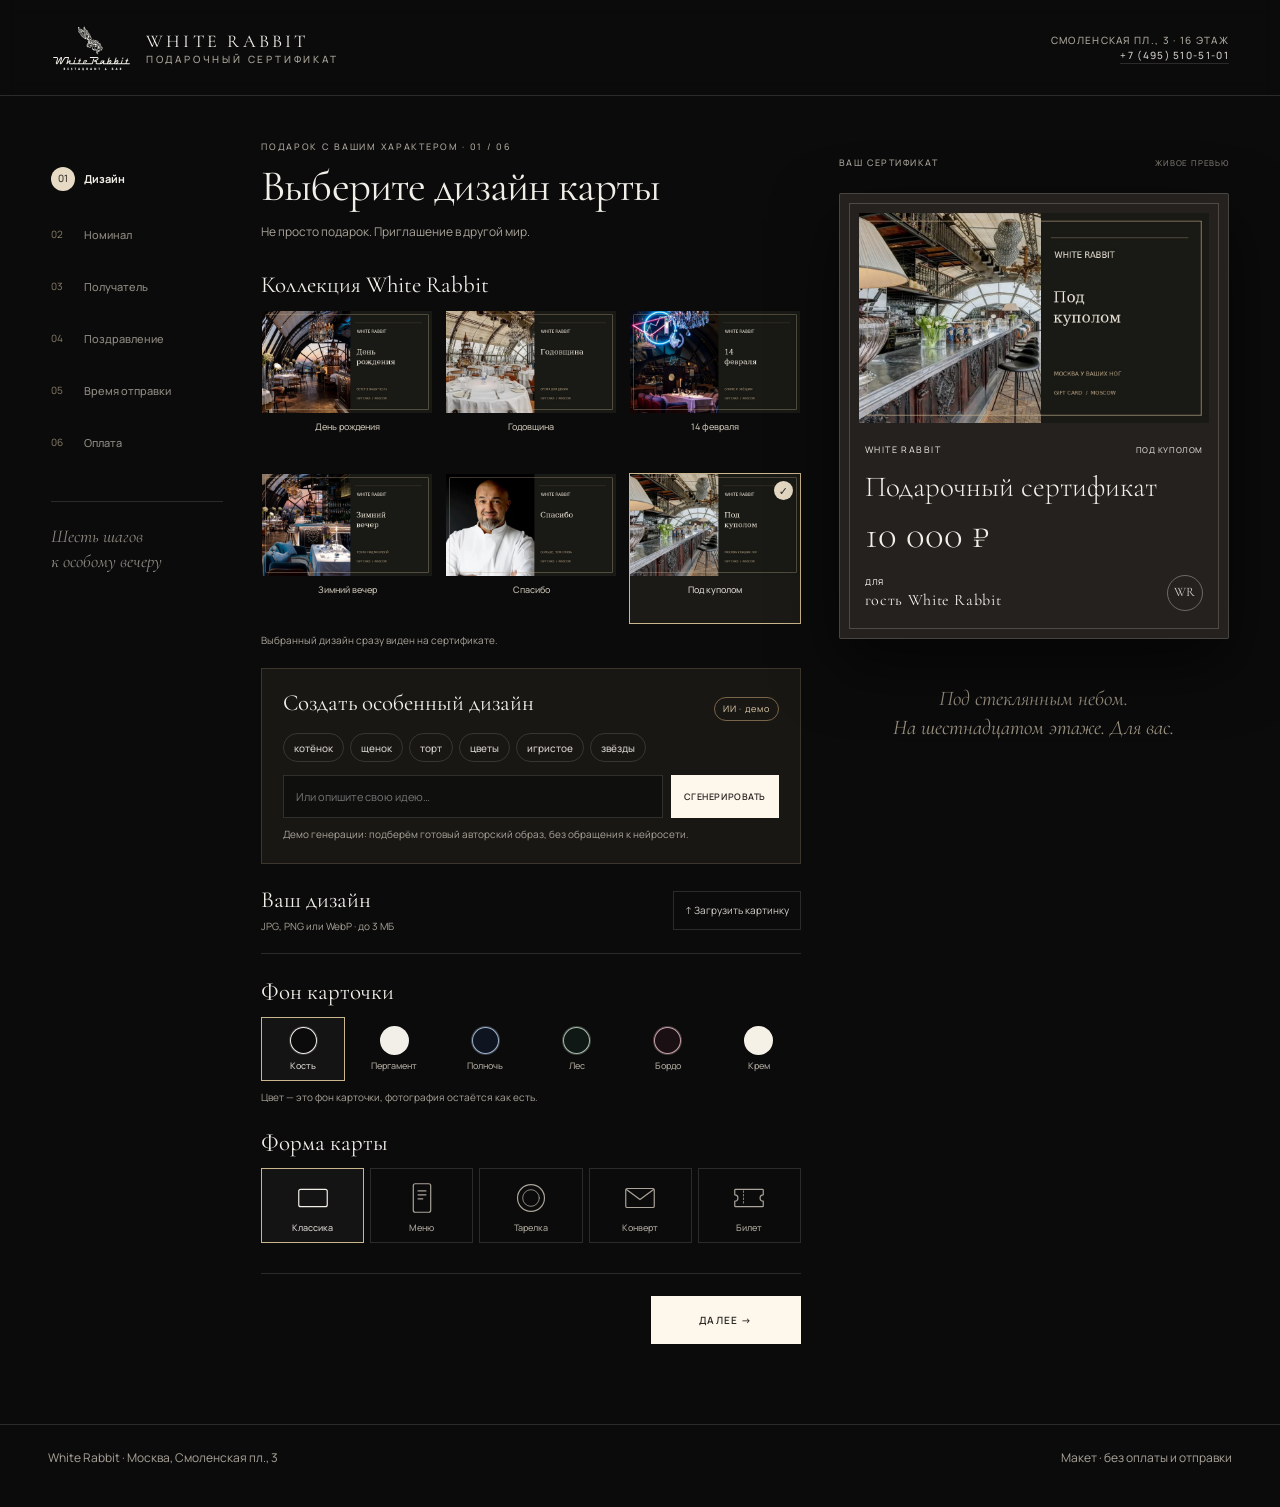
==== commit 850056cf: "Update the hidden gift-certificate constructor preview. Replace wr-cert-9k2m with the six-step wizar" ====
--- a/wr-cert-9k2m/index.html
+++ b/wr-cert-9k2m/index.html
@@ -11,9 +11,7 @@
   <link href="https://fonts.googleapis.com/css2?family=Cormorant+Garamond:ital,wght@0,300;0,400;0,500;1,300;1,400&family=Manrope:wght@400;500;600;700&display=swap" rel="stylesheet">
   <link rel="stylesheet" href="css/widget.css">
 </head>
-<body>
-  <a class="skip" href="#main">К конструктору</a>
-  <header class="hdr">
+<body>  <header class="hdr">
     <div class="brand">
       <img src="assets/logo.svg" alt="White Rabbit">
       <div class="brand-txt">
@@ -27,27 +25,10 @@
     </div>
   </header>
 
-  <main id="main" class="wrap">
-    <div class="controls">
-      <section class="sec" style="border-top:0;padding-top:0" id="block-design">
-        <p class="eyebrow">Шаг 01</p>
-        <div class="sec-h"><h2>Дизайн</h2><span class="n">01</span></div>
-        <p class="hint" style="margin:-6px 0 18px">Тематическая картинка, цвет и форма — всё сразу видно в живом превью.</p>
-        <div class="sub">
-        <h3 class="sub-h">Тематический фон</h3>
-        <p class="hint cover-hint">Выберите фотографию — она станет фоном сертификата. Название повода тоже появится на карточке. Живое превью обновляется сразу.</p>
-        <div class="cover-grid" role="group" aria-label="Фон сертификата и повод">
-          <button type="button" class="opt cover" data-cover="birthday"><img src="assets/hall.webp" alt=""><span>День рождения</span></button>
-          <button type="button" class="opt cover" data-cover="anniversary"><img src="assets/dome.webp" alt=""><span>Годовщина</span></button>
-          <button type="button" class="opt cover" data-cover="valentine"><img src="assets/night.webp" alt=""><span>14 февраля</span></button>
-          <button type="button" class="opt cover" data-cover="winter"><img src="assets/hero.webp" alt=""><span>Зимний вечер</span></button>
-          <button type="button" class="opt cover" data-cover="thanks"><img src="assets/chef.webp" alt=""><span>Спасибо</span></button>
-          <button type="button" class="opt cover is-on" data-cover="dome"><img src="assets/g5.webp" alt=""><span>Под куполом</span></button>
-        </div>
-        </div>
-        <div class="sub">
-        <h3 class="sub-h">Цвет оформления</h3>
-        <div class="color-grid" role="group" aria-label="Цвет">
+<main id="main" class="wizard"><nav class="step-toolbar" aria-label="Этапы оформления"><button type="button" data-step="0" class="step-link"><span>01</span><b>Дизайн</b><i>✓</i></button><button type="button" data-step="1" class="step-link"><span>02</span><b>Номинал</b><i>✓</i></button><button type="button" data-step="2" class="step-link"><span>03</span><b>Получатель</b><i>✓</i></button><button type="button" data-step="3" class="step-link"><span>04</span><b>Поздравление</b><i>✓</i></button><button type="button" data-step="4" class="step-link"><span>05</span><b>Время отправки</b><i>✓</i></button><button type="button" data-step="5" class="step-link"><span>06</span><b>Оплата</b><i>✓</i></button><p class="toolbar-note">Шесть шагов<br>к особому вечеру</p></nav><div class="screen-column"><section class="wizard-screen" data-screen="0" hidden><p class="eyebrow">Подарок с вашим характером · 01 / 06</p><h1 tabindex="-1">Выберите дизайн карты</h1><p class="intro">Не просто подарок. Приглашение в другой мир.</p><div class="sub"><h2>Коллекция White Rabbit</h2><div class="cover-grid" id="templates"></div><p class="hint">Выбранный дизайн сразу виден на сертификате.</p></div>
+<div class="ai-block"><div class="section-row"><h2>Создать особенный дизайн</h2><span class="badge">ИИ · демо</span></div><div class="tags" id="ai-tags"></div><div class="generate-row"><label class="sr-only" for="ai-prompt">Опишите ваш дизайн</label><input id="ai-prompt" placeholder="Или опишите свою идею…" maxlength="160"><button class="btn" id="generate">Сгенерировать</button></div><p class="hint" id="ai-status" role="status">Демо генерации: подберём готовый авторский образ, без обращения к нейросети.</p></div>
+<div class="upload-row"><div><h2>Ваш дизайн</h2><p class="hint">JPG, PNG или WebP · до 3 МБ</p></div><label class="upload-button" for="upload">↑ Загрузить картинку</label><input class="sr-only" id="upload" type="file" accept="image/jpeg,image/png,image/webp"><p id="upload-status" class="hint" role="status"></p></div>
+<div class="sub"><h2>Фон карточки</h2>        <div class="color-grid" role="group" aria-label="Цвет">
           <button type="button" class="opt is-on" data-color="ivory-black" aria-label="Слоновая кость на чёрном"><i class="swatch" data-c="ivory-black"></i><span>Кость</span></button>
           <button type="button" class="opt" data-color="black-ivory" aria-label="Чёрный на пергаменте"><i class="swatch" data-c="black-ivory"></i><span>Пергамент</span></button>
           <button type="button" class="opt" data-color="midnight" aria-label="Полночь"><i class="swatch" data-c="midnight"></i><span>Полночь</span></button>
@@ -55,116 +36,11 @@
           <button type="button" class="opt" data-color="wine" aria-label="Бордо"><i class="swatch" data-c="wine"></i><span>Бордо</span></button>
           <button type="button" class="opt" data-color="cream" aria-label="Тёплый крем"><i class="swatch" data-c="cream"></i><span>Крем</span></button>
         </div>
-        <p class="hint">Цвет задаёт рамку, текст и печать — фотография остаётся как есть.</p>
-        </div>
-        <div class="sub">
-        <h3 class="sub-h">Форма сертификата</h3>
-        <div class="shape-grid" role="group" aria-label="Форма сертификата">
+<p class="hint">Цвет — это фон карточки, фотография остаётся как есть.</p></div><div class="sub"><h2>Форма карты</h2>        <div class="shape-grid" role="group" aria-label="Форма сертификата">
           <button type="button" class="opt is-on" data-shape="classic" aria-label="Классическая карта"><svg class="shape-ico" viewBox="0 0 48 48" width="40" height="40" aria-hidden="true" fill="none" stroke="currentColor" stroke-width="1.5" stroke-linecap="round" stroke-linejoin="round"><rect x="6" y="13" width="36" height="22" rx="2.5"/></svg><span>Классика</span></button>
           <button type="button" class="opt" data-shape="menu" aria-label="Вертикальная меню-карта"><svg class="shape-ico" viewBox="0 0 48 48" width="40" height="40" aria-hidden="true" fill="none" stroke="currentColor" stroke-width="1.5" stroke-linecap="round" stroke-linejoin="round"><rect x="13" y="6" width="22" height="36" rx="2.5"/><path d="M19 15h10M19 20h10M19 25h6"/></svg><span>Меню</span></button>
           <button type="button" class="opt" data-shape="plate" aria-label="Круглая тарелка"><svg class="shape-ico" viewBox="0 0 48 48" width="40" height="40" aria-hidden="true" fill="none" stroke="currentColor" stroke-width="1.5" stroke-linecap="round" stroke-linejoin="round"><circle cx="24" cy="24" r="17"/><circle cx="24" cy="24" r="10.5" stroke-width="1"/></svg><span>Тарелка</span></button>
           <button type="button" class="opt" data-shape="envelope" aria-label="Конверт"><svg class="shape-ico" viewBox="0 0 48 48" width="40" height="40" aria-hidden="true" fill="none" stroke="currentColor" stroke-width="1.5" stroke-linecap="round" stroke-linejoin="round"><rect x="6" y="12" width="36" height="24" rx="2"/><path d="M6.8 13.2 24 26l17.2-12.8"/></svg><span>Конверт</span></button>
           <button type="button" class="opt" data-shape="ticket" aria-label="Билет"><svg class="shape-ico" viewBox="0 0 48 48" width="40" height="40" aria-hidden="true" fill="none" stroke="currentColor" stroke-width="1.5" stroke-linecap="round" stroke-linejoin="round"><path d="M6 14a1 1 0 0 1 1-1h34a1 1 0 0 1 1 1v6a4 4 0 0 0 0 8v6a1 1 0 0 1-1 1H7a1 1 0 0 1-1-1v-6a4 4 0 0 0 0-8z"/><path d="M17 15v18" stroke-dasharray="2 2.5" stroke-width="1"/></svg><span>Билет</span></button>
         </div>
-        </div>
-      </section>
-
-      <section class="sec" id="block-money">
-        <p class="eyebrow">Шаг 02</p>
-        <div class="sec-h"><h2>Сумма</h2><span class="n">02</span></div>
-        <div class="amount-row" role="group" aria-label="Быстрый выбор суммы">
-          <button type="button" class="chip" data-amount="5000">5 000</button>
-          <button type="button" class="chip is-on" data-amount="10000">10 000</button>
-          <button type="button" class="chip" data-amount="15000">15 000</button>
-          <button type="button" class="chip" data-amount="25000">25 000</button>
-        </div>
-        <div class="field">
-          <label for="amount">Или укажите свою · от 3 000 до 300 000 ₽</label>
-          <div class="amount-wrap">
-            <input id="amount" inputmode="numeric" autocomplete="off" value="10 000">
-            <span class="cur">₽</span>
-          </div>
-        </div>
-      </section>
-
-      <section class="sec">
-        <p class="eyebrow">Шаг 03</p>
-        <div class="sec-h"><h2>Поздравление</h2><span class="n">03</span></div>
-        <div class="field">
-          <div class="row"><label for="message">Текст открытки</label><span class="counter" id="counter">0 / 300</span></div>
-          <textarea id="message" maxlength="300" placeholder="Несколько строк — как записка на салфетке"></textarea>
-        </div>
-        <p class="eyebrow" style="margin-top:16px">Готовые фразы</p>
-        <div class="tpls" role="group" aria-label="Шаблоны послания">
-          <button type="button" class="tpl" data-tpl="t1">Под куполом, над Москвой</button>
-          <button type="button" class="tpl" data-tpl="t2">Для тех, кто опаздывает</button>
-          <button type="button" class="tpl" data-tpl="t3">С днём рождения</button>
-          <button type="button" class="tpl" data-tpl="t4">Спасибо тебе</button>
-          <button type="button" class="tpl" data-tpl="t5">На годовщину</button>
-        </div>
-        <div class="field" style="margin-top:16px">
-          <label for="signature">От кого</label>
-          <input id="signature" maxlength="60" placeholder="Ваше имя">
-        </div>
-        <div class="font-tog" role="group" aria-label="Шрифт послания">
-          <button type="button" class="is-on" data-font="serif"><span class="f-serif">Антиква</span></button>
-          <button type="button" data-font="sans"><span class="f-sans">Гротеск</span></button>
-        </div>
-      </section>
-
-      <section class="sec">
-        <p class="eyebrow">Шаг 04</p>
-        <div class="sec-h"><h2>Получатель и время отправки</h2><span class="n">04</span></div>
-        <div class="field" style="margin-bottom:12px">
-          <label for="recipient-name">Имя получателя</label>
-          <input id="recipient-name" autocomplete="name" placeholder="Как обратиться в открытке">
-        </div>
-        <div class="field" style="margin-bottom:12px">
-          <label for="recipient-phone">Телефон</label>
-          <input id="recipient-phone" type="tel" inputmode="tel" autocomplete="tel" placeholder="+7 …">
-        </div>
-        <div class="field" style="margin-bottom:16px">
-          <label for="recipient-email">Email</label>
-          <input id="recipient-email" type="email" autocomplete="email" placeholder="name@email.com">
-        </div>
-        <p class="eyebrow">Канал</p>
-        <div class="channels" role="group" aria-label="Канал доставки">
-          <button type="button" class="chip" data-channel="sms">SMS</button>
-          <button type="button" class="chip is-on" data-channel="email">Email</button>
-          <button type="button" class="chip" data-channel="messenger">Мессенджер</button>
-          <button type="button" class="chip" data-channel="pdf" id="btn-pdf">Скачать PDF</button>
-        </div>
-        <p class="hint">Мессенджер в макете — ссылка для Telegram / WhatsApp. PDF открывает печать сертификата.</p>
-        <div class="timing" role="group" aria-label="Когда отправить">
-          <button type="button" class="is-on" data-timing="now"><b>Сразу</b><span>После оплаты в следующей версии</span></button>
-          <button type="button" data-timing="later"><b>В выбранный час</b><span>Дата и время по Москве</span></button>
-        </div>
-        <div class="when-fields" id="when-fields" hidden>
-          <div class="field"><label for="send-date">Дата</label><input id="send-date" type="date"></div>
-          <div class="field"><label for="send-time">Время</label><input id="send-time" type="time" value="19:00"></div>
-        </div>
-      </section>
-
-      <div class="cta-block">
-        <button type="button" class="btn" id="btn-open">Посмотреть, как увидит получатель</button>
-        <p class="note">Оплата, оферта и погашение появятся в следующей версии. Сейчас — только внешний вид и сценарий открытия.</p>
-        <p class="note"><em>Срок действия и оферта появятся в следующей версии.</em></p>
-      </div>
-    </div>
-
-    <aside class="preview-col" aria-live="polite">
-      <div class="preview-label desktop-only-label"><span>Живое превью</span><i>меняется сразу</i></div>
-      <div class="mobile-preview preview-label"><span>Превью сертификата</span><i>листайте ниже, чтобы настроить</i></div>
-      <div class="cert-stage" id="cert-preview"></div>
-    </aside>
-  </main>
-
-  <footer class="foot">
-    <div><strong>White Rabbit</strong><br>Смоленская пл., 3, 16 этаж · ежедневно 12:00–00:00</div>
-    <div>Макет конструктора · без оплаты и публикации</div>
-  </footer>
-
-  <script src="js/shared.js"></script>
-  <script src="js/constructor.js"></script>
-</body>
-</html>
+</div></section><section class="wizard-screen" data-screen="1" hidden><p class="eyebrow">Подарок с вашим характером · 02 / 06</p><h1 tabindex="-1">Выберите номинал</h1><p class="intro">Подарите свободу выбрать свой вечер.</p><div class="wheel-shell"><div class="wheel-selection"></div><div id="amount-wheel" class="amount-wheel" role="listbox" aria-label="Номинал сертификата"></div><span class="wheel-currency">₽</span></div><div class="amount-row"><button class="chip" data-amount="5000">5 000</button><button class="chip" data-amount="10000">10 000</button><button class="chip" data-amount="15000">15 000</button><button class="chip" data-amount="25000">25 000</button></div><div class="field"><label for="amount">Своя сумма · 3 000–300 000 ₽</label><input id="amount" inputmode="numeric" value="10 000"></div><div class="menu-guide"><p class="eyebrow">Что можно на эту сумму</p><h2 id="guide-title"></h2><p id="guide-detail"></p><p class="hint">Ориентир меню / пример для макета. Не состав сертификата и не официальное предложение ресторана.</p></div></section><section class="wizard-screen" data-screen="2" hidden><p class="eyebrow">Подарок с вашим характером · 03 / 06</p><h1 tabindex="-1">Кому этот вечер?</h1><p class="intro">Осталось добавить немного личного.</p><div class="field"><label for="recipient-name">Имя получателя</label><input id="recipient-name" maxlength="60" autocomplete="off" placeholder="Как обратиться к гостю"></div><h2 class="spaced">Как вручить подарок</h2><div class="channels"><button class="delivery" data-channel="sms"><b>SMS</b><span>Ссылка на красивую открытку</span></button><button class="delivery" data-channel="email"><b>PDF на почту</b><span>Сертификат в электронном письме</span></button></div><div class="field spaced" id="phone-field"><label for="recipient-phone">Телефон получателя</label><input id="recipient-phone" type="tel" placeholder="+7 …"></div><div class="field spaced" id="email-field"><label for="recipient-email">Почта получателя</label><input id="recipient-email" type="email" placeholder="name@example.com"></div><p class="hint">Это макет: SMS и письма не отправляются. Контакты остаются только в этой сессии браузера.</p></section><section class="wizard-screen" data-screen="3" hidden><p class="eyebrow">Подарок с вашим характером · 04 / 06</p><h1 tabindex="-1">Скажите самое важное</h1><p class="intro">Несколько строк, которые запомнятся.</p><div class="greeting-animation" id="greeting-animation"></div><h2>Для кого эти строки?</h2><div class="tpls" id="greeting-tags"></div><button class="text-generate" id="generate-text">✧ Сгенерировать текст <span>ИИ · демо</span></button><div class="field spaced"><div class="row"><label for="message">Ваше поздравление</label><span class="counter" id="counter"></span></div><textarea id="message" maxlength="300" placeholder="Напишите несколько тёплых строк"></textarea></div><div class="field spaced"><label for="signature">От кого</label><input id="signature" maxlength="60" placeholder="Ваше имя"></div><div class="font-tog"><button data-font="serif" class="f-serif">Антиква</button><button data-font="sans">Гротеск</button></div></section><section class="wizard-screen" data-screen="4" hidden><p class="eyebrow">Подарок с вашим характером · 05 / 06</p><h1 tabindex="-1">Выберите момент</h1><p class="intro">Пусть подарок придёт в нужную минуту.</p><div class="timing"><button data-timing="now"><b>Сейчас</b><span>Сразу после оплаты</span></button><button data-timing="later"><b>В особенный момент</b><span>Выберите дату и время</span></button></div><div id="when-fields" class="when-fields"><div class="field"><label for="send-date">Дата</label><input id="send-date" type="date"></div><div class="field"><label for="send-time">Время</label><input id="send-time" type="time"></div></div><div class="timing-note"><span>◷</span><h2>Вовремя — значит с заботой</h2><p>Время указано по Москве (МСК, UTC+3). В макете отправка не планируется и уведомления не приходят.</p></div></section><section class="wizard-screen" data-screen="5" hidden><p class="eyebrow">Подарок с вашим характером · 06 / 06</p><h1 tabindex="-1">Последний штрих</h1><p class="intro">Ваш подарок почти готов.</p><div class="mock-note"><span>МАКЕТ</span> Оплата будет подключена позже. Деньги не списываются.</div><div id="checkout"><div class="order-summary" id="order-summary"></div><div class="field spaced"><label for="buyer-phone">Ваш телефон</label><input id="buyer-phone" type="tel" placeholder="+7 …"></div><p class="hint">В рабочей версии сюда придёт ссылка на оплату. В демо SMS не отправляется.</p><button class="btn pay-button" id="pay">Оплатить</button><p class="note">Нажатие только показывает готовый подарок — без платежа.</p></div><div id="success" hidden><div class="success-mark">✓</div><h2>Подарок готов</h2><p>Вы собрали свой вечер в White Rabbit.</p><p class="hint">Демонстрация завершена. Оплата и отправка не выполнялись.</p><button class="btn" id="btn-open">Посмотреть как получит получатель</button><button class="btn btn--ghost" id="btn-pdf">Скачать / напечатать PDF</button></div></section><p id="validation" class="validation" role="alert"></p><div class="wizard-nav"><button class="back" id="back">← Назад</button><button class="btn" id="next">Далее →</button></div></div><aside class="preview-col"><div class="preview-label"><span id="preview-title">Ваш сертификат</span><i>Живое превью</i></div><div id="cert-preview" class="cert-stage"></div><p class="preview-caption">Под стеклянным небом.<br>На шестнадцатом этаже. Для вас.</p></aside></main><footer class="foot"><div>White Rabbit · Москва, Смоленская пл., 3</div><div>Макет · без оплаты и отправки</div></footer><script src="js/shared.js"></script><script src="js/constructor.js"></script></body></html>
--- a/wr-cert-9k2m/css/widget.css
+++ b/wr-cert-9k2m/css/widget.css
@@ -44,14 +44,6 @@
 .hint{margin-top:10px;font:400 13px/1.45 var(--sans);color:var(--mute)}
 .eyebrow{font:500 11px/1 var(--sans);letter-spacing:.28em;text-transform:uppercase;color:var(--mute);margin-bottom:10px}
 .sec-h h2 .opt-tag{display:inline;margin-left:10px;font:500 11px/1 var(--sans);letter-spacing:.2em;text-transform:uppercase;color:var(--mute);font-style:normal;vertical-align:middle}
-
-/* type toggle */
-.type-tog{display:grid;grid-template-columns:1fr 1fr;gap:10px}
-.type-tog button{min-height:56px;border:1px solid var(--line);padding:14px 16px;text-align:left;transition:border-color .3s var(--e),background .3s var(--e)}
-.type-tog button:hover,.type-tog button:focus-visible{border-color:var(--line2);outline:none}
-.type-tog button.is-on{border-color:var(--cream);background:rgba(242,239,233,.04)}
-.type-tog b{display:block;font:400 16px/1.2 var(--serif);letter-spacing:.06em;text-transform:uppercase;color:var(--cream);margin-bottom:4px}
-.type-tog span{font:400 12px/1.35 var(--sans);color:var(--mute)}
 
 /* amount */
 .amount-row{display:flex;flex-wrap:wrap;gap:8px;margin-bottom:14px}
@@ -279,19 +271,36 @@
   .cert{position:fixed;left:50%;top:50%;transform:translate(-50%,-50%);box-shadow:none;max-width:90vw}
   .hdr,.controls,.foot,.preview-label,.cta-block,.open-actions,.envelope-wrap,.open-kicker,.qr-block,.book-note,.open-msg-card{display:none!important}
 }
-/* light themes: neutral light scrim keeps dark text readable over the photo */
-.cert[data-color="black-ivory"] .cert-cover::after,.cert[data-color="cream"] .cert-cover::after{background:linear-gradient(180deg,rgba(255,255,255,.62) 0%,rgba(255,255,255,.4) 40%,rgba(255,255,255,.5) 65%,rgba(255,255,255,.8) 100%)}
-/* fit tuning: keep plate round and menu text inside */
-.cert[data-shape="menu"] .cert-title{font-size:24px;overflow-wrap:anywhere}
-.cert[data-shape="menu"] .cert-top{flex-wrap:wrap}
-.cert[data-shape="plate"]{max-width:420px}
-.cert[data-shape="plate"] .cert-title{font-size:clamp(18px,3.2vw,24px)}
-.cert[data-shape="plate"] .cert-msg{font-size:12px;line-height:1.35;max-width:26ch}
-.cert[data-shape="plate"] .cert-mid{gap:4px}
-.cert[data-shape="plate"] .cert-from span{margin-top:2px}
-.cert .cert-cover::after{background:linear-gradient(90deg,rgba(0,0,0,.55) 0%,rgba(0,0,0,.35) 55%,rgba(0,0,0,.12) 100%),linear-gradient(180deg,rgba(0,0,0,.15),rgba(0,0,0,.5))}
-.cert[data-shape="plate"] .cert-cover::after,.cert[data-shape="menu"] .cert-cover::after{background:radial-gradient(circle at center,rgba(0,0,0,.6) 0%,rgba(0,0,0,.4) 60%,rgba(0,0,0,.2) 100%)}
-.cert[data-color="black-ivory"] .cert-cover::after,.cert[data-color="cream"] .cert-cover::after{background:linear-gradient(90deg,rgba(255,255,255,.78) 0%,rgba(255,255,255,.55) 60%,rgba(255,255,255,.3) 100%)}
-.cert-body{text-shadow:0 1px 10px rgba(0,0,0,.35)}
-.cert[data-color="black-ivory"] .cert-body,.cert[data-color="cream"] .cert-body{text-shadow:0 1px 8px rgba(255,255,255,.5)}
-.envelope-wrap.is-open,.envelope-wrap.is-open:focus-visible{outline:none}
+/* Six-screen gift journey. Card image and native paper colour are separate layers. */
+[hidden]{display:none!important}
+:root{--mute:#aaa49a;--c-ivory-black-bg:#24211e;--c-midnight-bg:#172334;--c-forest-bg:#1b3027;--c-wine-bg:#3b202a}
+.sr-only{position:absolute;width:1px;height:1px;padding:0;margin:-1px;overflow:hidden;clip:rect(0,0,0,0);white-space:nowrap;border:0}
+.hdr{position:relative;padding:22px 4%;border-bottom:1px solid var(--line);background:none;min-height:96px}
+.hdr-meta{font-size:10px;letter-spacing:.13em}.brand img{height:50px}
+.wizard{max-width:1500px;margin:0 auto;padding:46px 4% 80px;display:grid;grid-template-columns:172px minmax(0,1fr) minmax(320px,390px);gap:38px;align-items:start}
+.step-toolbar{position:sticky;top:32px;display:grid;gap:9px;padding-top:12px}
+.step-link{display:grid;grid-template-columns:26px 1fr 12px;align-items:center;gap:7px;text-align:left;color:#8e8981;padding:13px 0;font-size:11px;transition:color .2s}
+.step-link span{font-size:10px;color:#8d806d}.step-link b{font-weight:500}.step-link i{font-style:normal;visibility:hidden}.step-link.current{color:var(--cream)}.step-link.current span{background:#e6dac4;color:#171510;border-radius:50%;width:24px;height:24px;display:grid;place-items:center}.step-link.done i{visibility:visible}.step-link.current b{font-weight:700}
+.toolbar-note{border-top:1px solid var(--line);margin-top:28px;padding-top:22px;font:italic 18px/1.4 var(--serif);color:#8e8981}
+.screen-column{min-width:0}.wizard-screen{animation:screen-in .35s ease}.wizard-screen h1{font:400 clamp(36px,3.4vw,50px)/1.02 var(--serif);letter-spacing:-.02em;color:var(--cream);margin:13px 0 15px;outline:none}.wizard-screen h2{font:400 23px/1.15 var(--serif);color:var(--cream);margin-bottom:12px}.intro{font-size:12px;color:var(--mute);margin-bottom:30px}.eyebrow{font-size:9px;letter-spacing:.19em}.sub{margin-top:25px}
+.cover-grid{gap:12px;grid-template-columns:repeat(3,minmax(0,1fr))}.cover{aspect-ratio:auto;display:block;padding:0 0 27px;border:1px solid transparent;overflow:visible;background:none}.cover img{aspect-ratio:5/3;height:auto;object-fit:cover}.cover span{position:static;display:block;background:none;text-transform:none;letter-spacing:.01em;padding:9px 4px 0;font-size:11px;color:#c4bdb0}.cover:hover img{transform:none}.cover.is-on{border-color:#dccaa7;box-shadow:none;background:#1c1a16}.cover.is-on::after{top:7px;right:7px;width:19px;height:19px;font-size:11px;background:#e6dac4}
+.ai-block{padding:21px;background:#181714;border:1px solid #3d362c;margin-top:20px}.section-row{display:flex;align-items:center;justify-content:space-between;gap:12px}.section-row h2{font-size:23px}.badge{white-space:nowrap;font-size:9px;border:1px solid #796549;color:#dfcda9;border-radius:20px;padding:4px 8px;letter-spacing:.1em}.tags{display:flex;gap:6px;flex-wrap:wrap;margin:5px 0 13px}.tags .chip{min-height:29px;font-size:10px;padding:0 10px;letter-spacing:0;text-transform:none;border-radius:18px}.generate-row{display:flex;gap:8px}.generate-row input{min-width:0;width:100%;border:1px solid var(--line);background:#0f0f0e;padding:12px;font-size:11px;outline:none}.generate-row .btn{padding:0 13px;min-height:42px;font-size:9px;letter-spacing:.06em}.hint{font-size:10px;line-height:1.6;margin-top:8px}.upload-row{display:flex;justify-content:space-between;flex-wrap:wrap;align-items:center;gap:8px;border-bottom:1px solid var(--line);padding:23px 0 19px}.upload-row h2{margin-bottom:4px}.upload-row .hint{margin:0}.upload-button{cursor:pointer;padding:11px;border:1px solid var(--line);font-size:10px}.upload-row #upload-status:empty{display:none}.upload-row #upload-status{flex-basis:100%}
+.color-grid{gap:7px}.color-grid .opt{padding:8px;min-height:62px;border-color:transparent}.color-grid .opt.is-on{border-color:#cbb78e}.swatch{width:29px;height:29px;aspect-ratio:auto;border-radius:50%}.opt span{font-size:9px;text-transform:none;letter-spacing:0}.shape-grid{gap:6px}.shape-grid .opt{min-height:75px;padding:8px 3px;grid-template-rows:38px auto}.shape-ico{width:38px;height:38px}.opt.is-on{border-color:#cbb78e}
+.wizard-nav{border-top:1px solid var(--line);padding-top:22px;margin-top:30px;display:flex;justify-content:space-between;align-items:center;gap:12px}.wizard-nav .btn{margin-left:auto;min-width:150px;min-height:48px;font-size:10px;letter-spacing:.12em}.back{font-size:11px;color:#b6ad9d;padding:12px 0}.validation{font-size:12px;color:#e1ae98;margin-top:15px}.validation:empty{display:none}
+.preview-col{position:sticky;top:32px;padding-top:15px;min-width:0}.preview-label{font-size:9px;letter-spacing:.16em;margin-bottom:12px;gap:7px}.preview-label i{font-size:8px;letter-spacing:.1em}.preview-caption{font:italic 21px/1.4 var(--serif);text-align:center;color:#9a9181;margin-top:25px}.cert-stage{perspective:none;min-height:0;padding:12px 0 20px;overflow:visible}
+.cert{aspect-ratio:auto!important;min-height:420px;display:flex;flex-direction:column;gap:0;width:100%;max-width:400px;background:var(--bgc);overflow:visible;box-shadow:0 25px 65px #0009;border:1px solid color-mix(in srgb,var(--fg) 17%,transparent)}
+.cert::before{inset:9px;z-index:3;border-color:color-mix(in srgb,var(--fg) 20%,transparent)}.cert-cover{position:relative;inset:auto;z-index:1;margin:19px 19px 0;height:auto;aspect-ratio:5/3;flex-shrink:0;border-radius:0;overflow:hidden}.cert-cover img{width:100%;height:100%;object-fit:cover;opacity:1;filter:none;transition:none}.cert-cover::after{display:none!important}
+.cert-body{padding:22px 25px 27px;display:grid;grid-template-rows:auto auto auto;gap:18px;text-shadow:none!important;min-width:0}.cert-top{align-items:center;gap:8px;flex-wrap:wrap}.cert-word{font-size:9px;color:var(--fg);letter-spacing:.16em}.cert-occ{font-size:8px;letter-spacing:.07em;color:var(--ac)}.cert-title{font-size:29px;line-height:1.02;text-transform:none;letter-spacing:0}.cert-mid{gap:12px;min-width:0}.cert-value{font-size:39px;line-height:1.1;letter-spacing:0}.cert-value small{display:none}.cert-msg{font-size:17px;color:var(--fg);line-height:1.4;max-width:none;white-space:pre-wrap;overflow:visible;display:block}.cert-msg.is-sans{font-size:13px}.cert-from{font-size:8px;letter-spacing:.1em;color:var(--fg)}.cert-from b{font-size:16px}.cert-from .sig-line{font-size:9px;color:var(--fg);letter-spacing:.04em}.cert-seal{width:36px;height:36px}.cert-suit{display:none}.cert-bot{min-width:0}.cert-from{overflow-wrap:anywhere}.cert-title,.cert-occ,.cert-word{overflow-wrap:anywhere}
+.cert[data-shape="menu"]{max-width:285px;min-height:535px}.cert[data-shape="menu"] .cert-body{padding:23px 24px}.cert[data-shape="menu"] .cert-title{font-size:28px}.cert[data-shape="plate"]{max-width:390px;border-radius:50%;min-height:510px}.cert[data-shape="plate"]::before{border-radius:50%;inset:12px}.cert[data-shape="plate"] .cert-cover{margin:42px 20% 0;border-radius:50%;aspect-ratio:1.6}.cert[data-shape="plate"] .cert-body{padding:20px 16% 52px;gap:16px}.cert[data-shape="plate"] .cert-title{font-size:26px}.cert[data-shape="plate"] .cert-msg{font-size:15px;max-width:none;line-height:1.4}.cert[data-shape="plate"] .cert-mid{gap:12px}.cert[data-shape="plate"] .cert-value{font-size:34px}.cert[data-shape="envelope"]{border-radius:5px}.cert[data-shape="envelope"]::after{display:none}.cert[data-shape="ticket"]{max-width:420px;border-radius:22px 2px 22px 2px}.cert[data-shape="ticket"] .cert-body{padding:22px 25px 27px}.cert[data-shape="ticket"]::before{inset:9px;border:1px dashed color-mix(in srgb,var(--fg) 25%,transparent)}
+.wheel-shell{position:relative;margin:15px auto 22px;width:100%;height:270px;background:linear-gradient(90deg,transparent,#151410,transparent);isolation:isolate}.amount-wheel{height:270px;overflow-y:auto;scroll-snap-type:y mandatory;overscroll-behavior:contain;scrollbar-width:none;padding:108px 0;position:relative;z-index:2;outline-offset:3px}.amount-wheel::-webkit-scrollbar{display:none}.wheel-option{display:block;scroll-snap-align:center;width:100%;height:54px;font:300 35px/54px var(--serif);color:#817a6e;text-align:center}.wheel-option[aria-selected="true"]{color:#f3e8d3}.wheel-selection{position:absolute;left:15%;right:15%;top:108px;height:54px;border-block:1px solid #a68e6855;background:#d9c49b09}.wheel-shell::before,.wheel-shell::after{content:'';position:absolute;left:0;right:0;height:95px;z-index:3;pointer-events:none}.wheel-shell::before{top:0;background:linear-gradient(#0b0b0b,transparent)}.wheel-shell::after{bottom:0;background:linear-gradient(transparent,#0b0b0b)}.wheel-currency{position:absolute;z-index:4;right:22%;top:120px;font:24px var(--serif);pointer-events:none}.amount-row{justify-content:center}.amount-row .chip{min-height:35px;font-size:10px;letter-spacing:0}.menu-guide{padding:23px;border-left:1px solid #9b8461;background:#191713;margin-top:25px}.menu-guide p:not(.eyebrow){font-size:12px}.menu-guide h2{font-size:27px}
+.field label{font-size:10px;line-height:1.4;letter-spacing:.13em}.field input,.field textarea{background:#141412;padding:16px;min-width:0;font-size:13px}.field textarea{min-height:130px}.spaced{margin-top:26px}.channels{display:grid;grid-template-columns:1fr 1fr;gap:12px}.delivery{padding:22px 17px;border:1px solid var(--line);text-align:left}.delivery b{display:block;font:26px var(--serif);color:var(--cream);margin-bottom:8px}.delivery span{font-size:10px;color:var(--mute)}.delivery.is-on{border-color:#cbb78e;background:#1a1814}.timing{margin-top:30px}.timing button{padding:24px 18px}.timing b{font:24px var(--serif);text-transform:none;letter-spacing:0;margin-bottom:8px}.timing span{font-size:11px}.timing button.is-on{border-color:#cbb78e}.when-fields{margin-top:25px}.timing-note{margin-top:45px;border-top:1px solid var(--line);padding-top:30px;max-width:430px}.timing-note>span{font-size:30px;color:#cbb78e}.timing-note h2{margin-top:16px}.timing-note p{font-size:12px;line-height:1.8;color:var(--mute)}
+.greeting-animation{font:italic 31px/1.25 var(--serif);color:#e8ddc9;border-left:1px solid #a68e68;padding:5px 0 5px 23px;margin:10px 0 32px;overflow-wrap:anywhere;white-space:pre-wrap}.greeting-animation.animate{animation:poem-in 1.2s ease both}.text-generate{font-size:12px;border-bottom:1px solid #b69b6e;padding:14px 0 7px;margin-top:12px;color:#e3d0ac}.text-generate span{font-size:9px;color:var(--mute);margin-left:10px}.tpl{font-size:11px;border-radius:20px;min-height:33px}.font-tog button{min-height:40px;font-size:12px}.font-tog .f-serif{font:20px var(--serif)}
+.mock-note{padding:17px;border:1px solid #6e5a3b;background:#211c14;font-size:11px;line-height:1.7;color:#dfcda9;margin-bottom:23px}.mock-note span{display:block;font-weight:700;font-size:9px;letter-spacing:.2em;margin-bottom:3px}.order-summary{border:1px solid var(--line);padding:25px}.order-summary h2{font-size:26px}.summary-price{font:46px var(--serif);color:var(--cream);margin-bottom:22px}dl{display:grid;grid-template-columns:90px 1fr;gap:13px;font-size:11px}dt{color:var(--mute)}dd{overflow-wrap:anywhere;color:var(--cream)}.pay-button{width:100%;margin:24px 0 12px}#success{text-align:center}#success h2{font-size:45px}#success p{font-size:12px}#success .btn{width:100%;margin-top:15px;font-size:10px;letter-spacing:.08em}.success-mark{font:32px var(--serif);color:#dfcda9;width:70px;height:70px;display:grid;place-items:center;border:1px solid #a68e68;border-radius:50%;margin:25px auto}.preview-col .cert-stage .cert{animation:screen-in .3s ease}
+.open-page{overflow:visible}.open-bg{overflow:hidden}.open-result{width:100%}#open-cert{width:100%}.open-page .cert{max-width:400px;text-align:left}.open-msg-card p,.open-msg-card b{overflow-wrap:anywhere}.envelope-wrap.is-open,.envelope-wrap.is-open:focus-visible{outline:none}.open-page .cert[data-shape="plate"]{text-align:center}.open-bg img{filter:none;opacity:.12}
+@keyframes screen-in{from{opacity:0;transform:translateY(9px)}to{opacity:1;transform:none}}@keyframes poem-in{from{opacity:0;transform:translateY(12px);filter:blur(4px)}to{opacity:1;transform:none;filter:none}}
+@media(min-width:1101px){.screen-column{min-height:660px}}
+@media(max-width:1200px) and (min-width:961px){.wizard{grid-template-columns:135px minmax(0,1fr) 315px;gap:22px;padding-inline:25px}.step-link{font-size:10px}.generate-row{flex-wrap:wrap}.generate-row .btn{width:100%}}
+@media(max-width:960px){.wizard{grid-template-columns:minmax(0,1fr) minmax(300px,360px);gap:28px;padding:20px 25px 50px}.step-toolbar{position:static;grid-column:1/-1;display:flex;justify-content:space-between;gap:10px;border-bottom:1px solid var(--line);padding-bottom:12px}.step-link{display:flex;flex-direction:column;gap:7px;text-align:center;flex:1;font-size:9px}.step-link i,.toolbar-note{display:none}.preview-col{order:initial;position:sticky;top:20px;padding-top:7px}.hdr-meta{display:none}.cover-grid{grid-template-columns:repeat(2,1fr)}.preview-label{display:flex}}
+@media(max-width:650px){.hdr{padding:17px 20px;min-height:80px}.brand-txt strong{font-size:16px}.brand-txt span{font-size:8px;letter-spacing:.15em}.brand img{height:39px}.wizard{grid-template-columns:1fr;padding:14px 20px 45px;gap:25px}.step-toolbar{gap:0;flex-wrap:nowrap;padding:0 0 12px}.step-link{font-size:0;gap:7px;padding:8px 0;min-width:0}.step-link b{font-size:8px;font-weight:400}.step-link span{font-size:9px;width:23px;height:23px;display:grid;place-items:center}.step-link.current b{font-weight:600}.step-link[data-step="4"] b{font-size:0}.step-link[data-step="4"] b::after{content:'Время';font-size:8px}.preview-col{position:static;grid-row:2;max-width:100%;padding:0}.preview-label{font-size:8px;margin-bottom:6px}.cert-stage{padding:5px 3px 8px}.cert{min-height:0}.cert-cover{margin:17px 17px 0;aspect-ratio:2.2}.cert-body{padding:20px 23px 24px;gap:14px}.cert-title{font-size:26px}.cert-value{font-size:34px}.cert-msg{font-size:16px}.preview-caption{display:none}.screen-column{grid-row:3}.wizard-screen h1{font-size:39px}.intro{margin-bottom:24px}.eyebrow{font-size:8px}.cover-grid{grid-template-columns:repeat(2,1fr);gap:10px}.cover{padding-bottom:10px}.cover span{font-size:10px}.ai-block{padding:16px}.section-row h2{font-size:21px}.generate-row{flex-direction:column}.generate-row .btn{min-height:42px}.color-grid{gap:3px}.color-grid .opt{padding:6px 2px}.color-grid .opt span{font-size:8px}.shape-grid .opt{padding:7px 1px}.shape-grid .opt span{font-size:9px}.upload-button{font-size:10px;padding:10px}.wizard-nav{margin-top:24px}.channels{gap:8px}.delivery{padding:19px 12px}.delivery b{font-size:24px}.delivery span{font-size:9px}.timing{grid-template-columns:1fr}.when-fields{grid-template-columns:1fr 1fr}.greeting-animation{font-size:27px}.open-page{padding:28px 20px 55px}.open-inner{gap:22px}.open-kicker{font-size:9px;line-height:1.5}.qr-block{padding:14px;gap:13px}.qr-block svg{width:80px;height:80px}.open-actions .row{grid-template-columns:1fr}.open-actions .btn{font-size:10px;letter-spacing:.1em}.open-page .cert-cover{aspect-ratio:5/3}.foot{font-size:10px;padding:20px}.cert[data-shape="plate"] .cert-body{padding-bottom:50px}}
+@media(prefers-reduced-motion:reduce){*,*::before,*::after{animation:none!important;transition:none!important}}
+@media print{.step-toolbar,.screen-column,.preview-label,.preview-caption,.hdr,.foot{display:none!important}.wizard{display:block;padding:0}.preview-col{position:static}.cert{position:relative;left:auto;top:auto;transform:none;margin:30px auto!important;break-inside:avoid;print-color-adjust:exact;-webkit-print-color-adjust:exact}.cert *{print-color-adjust:exact;-webkit-print-color-adjust:exact}.open-page{padding:0}.open-bg{display:none}}
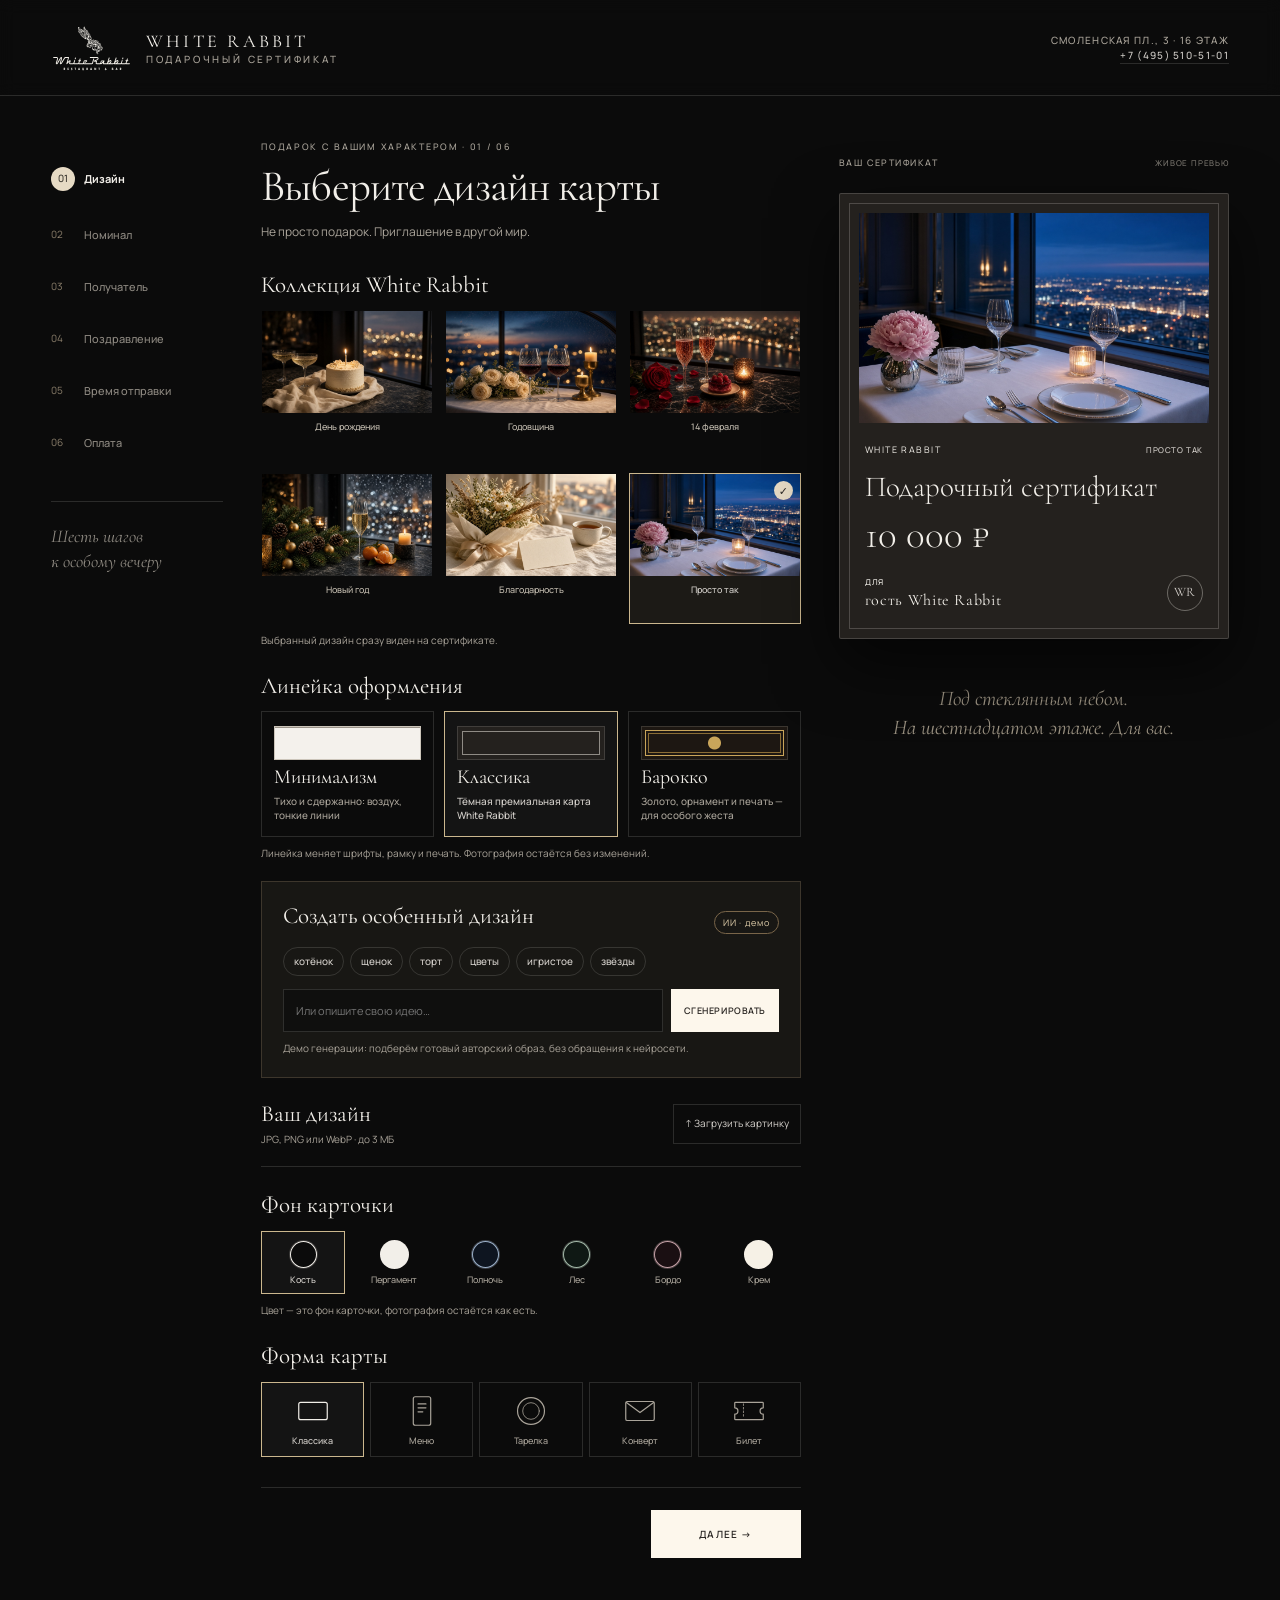
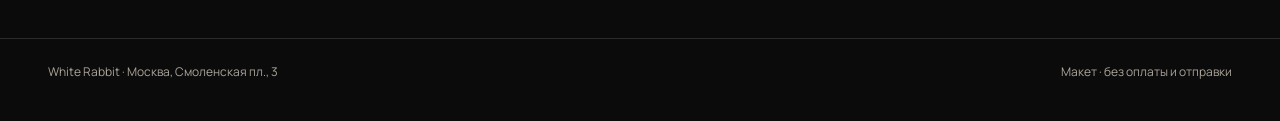
==== commit cf867d4a: "Update the hidden gift-certificate constructor preview. Replace wr-cert-9k2m with the new static wiz" ====
--- a/wr-cert-9k2m/index.html
+++ b/wr-cert-9k2m/index.html
@@ -26,6 +26,7 @@
   </header>
 
 <main id="main" class="wizard"><nav class="step-toolbar" aria-label="Этапы оформления"><button type="button" data-step="0" class="step-link"><span>01</span><b>Дизайн</b><i>✓</i></button><button type="button" data-step="1" class="step-link"><span>02</span><b>Номинал</b><i>✓</i></button><button type="button" data-step="2" class="step-link"><span>03</span><b>Получатель</b><i>✓</i></button><button type="button" data-step="3" class="step-link"><span>04</span><b>Поздравление</b><i>✓</i></button><button type="button" data-step="4" class="step-link"><span>05</span><b>Время отправки</b><i>✓</i></button><button type="button" data-step="5" class="step-link"><span>06</span><b>Оплата</b><i>✓</i></button><p class="toolbar-note">Шесть шагов<br>к особому вечеру</p></nav><div class="screen-column"><section class="wizard-screen" data-screen="0" hidden><p class="eyebrow">Подарок с вашим характером · 01 / 06</p><h1 tabindex="-1">Выберите дизайн карты</h1><p class="intro">Не просто подарок. Приглашение в другой мир.</p><div class="sub"><h2>Коллекция White Rabbit</h2><div class="cover-grid" id="templates"></div><p class="hint">Выбранный дизайн сразу виден на сертификате.</p></div>
+<div class="sub"><h2>Линейка оформления</h2><div class="style-grid" id="styles" role="group" aria-label="Линейка оформления"></div><p class="hint">Линейка меняет шрифты, рамку и печать. Фотография остаётся без изменений.</p></div>
 <div class="ai-block"><div class="section-row"><h2>Создать особенный дизайн</h2><span class="badge">ИИ · демо</span></div><div class="tags" id="ai-tags"></div><div class="generate-row"><label class="sr-only" for="ai-prompt">Опишите ваш дизайн</label><input id="ai-prompt" placeholder="Или опишите свою идею…" maxlength="160"><button class="btn" id="generate">Сгенерировать</button></div><p class="hint" id="ai-status" role="status">Демо генерации: подберём готовый авторский образ, без обращения к нейросети.</p></div>
 <div class="upload-row"><div><h2>Ваш дизайн</h2><p class="hint">JPG, PNG или WebP · до 3 МБ</p></div><label class="upload-button" for="upload">↑ Загрузить картинку</label><input class="sr-only" id="upload" type="file" accept="image/jpeg,image/png,image/webp"><p id="upload-status" class="hint" role="status"></p></div>
 <div class="sub"><h2>Фон карточки</h2>        <div class="color-grid" role="group" aria-label="Цвет">
--- a/wr-cert-9k2m/css/widget.css
+++ b/wr-cert-9k2m/css/widget.css
@@ -304,3 +304,64 @@
 @media(max-width:650px){.hdr{padding:17px 20px;min-height:80px}.brand-txt strong{font-size:16px}.brand-txt span{font-size:8px;letter-spacing:.15em}.brand img{height:39px}.wizard{grid-template-columns:1fr;padding:14px 20px 45px;gap:25px}.step-toolbar{gap:0;flex-wrap:nowrap;padding:0 0 12px}.step-link{font-size:0;gap:7px;padding:8px 0;min-width:0}.step-link b{font-size:8px;font-weight:400}.step-link span{font-size:9px;width:23px;height:23px;display:grid;place-items:center}.step-link.current b{font-weight:600}.step-link[data-step="4"] b{font-size:0}.step-link[data-step="4"] b::after{content:'Время';font-size:8px}.preview-col{position:static;grid-row:2;max-width:100%;padding:0}.preview-label{font-size:8px;margin-bottom:6px}.cert-stage{padding:5px 3px 8px}.cert{min-height:0}.cert-cover{margin:17px 17px 0;aspect-ratio:2.2}.cert-body{padding:20px 23px 24px;gap:14px}.cert-title{font-size:26px}.cert-value{font-size:34px}.cert-msg{font-size:16px}.preview-caption{display:none}.screen-column{grid-row:3}.wizard-screen h1{font-size:39px}.intro{margin-bottom:24px}.eyebrow{font-size:8px}.cover-grid{grid-template-columns:repeat(2,1fr);gap:10px}.cover{padding-bottom:10px}.cover span{font-size:10px}.ai-block{padding:16px}.section-row h2{font-size:21px}.generate-row{flex-direction:column}.generate-row .btn{min-height:42px}.color-grid{gap:3px}.color-grid .opt{padding:6px 2px}.color-grid .opt span{font-size:8px}.shape-grid .opt{padding:7px 1px}.shape-grid .opt span{font-size:9px}.upload-button{font-size:10px;padding:10px}.wizard-nav{margin-top:24px}.channels{gap:8px}.delivery{padding:19px 12px}.delivery b{font-size:24px}.delivery span{font-size:9px}.timing{grid-template-columns:1fr}.when-fields{grid-template-columns:1fr 1fr}.greeting-animation{font-size:27px}.open-page{padding:28px 20px 55px}.open-inner{gap:22px}.open-kicker{font-size:9px;line-height:1.5}.qr-block{padding:14px;gap:13px}.qr-block svg{width:80px;height:80px}.open-actions .row{grid-template-columns:1fr}.open-actions .btn{font-size:10px;letter-spacing:.1em}.open-page .cert-cover{aspect-ratio:5/3}.foot{font-size:10px;padding:20px}.cert[data-shape="plate"] .cert-body{padding-bottom:50px}}
 @media(prefers-reduced-motion:reduce){*,*::before,*::after{animation:none!important;transition:none!important}}
 @media print{.step-toolbar,.screen-column,.preview-label,.preview-caption,.hdr,.foot{display:none!important}.wizard{display:block;padding:0}.preview-col{position:static}.cert{position:relative;left:auto;top:auto;transform:none;margin:30px auto!important;break-inside:avoid;print-color-adjust:exact;-webkit-print-color-adjust:exact}.cert *{print-color-adjust:exact;-webkit-print-color-adjust:exact}.open-page{padding:0}.open-bg{display:none}}
+/* ===== Design lines (data-style). Photo is never filtered; only chrome changes. ===== */
+.style-grid{display:grid;grid-template-columns:repeat(3,minmax(0,1fr));gap:10px}
+.style-opt{display:grid;grid-template-rows:auto auto auto;justify-items:start;text-align:left;gap:6px;padding:14px 12px;min-height:0;border-color:var(--line)}
+.style-opt b{font:400 20px/1.1 var(--serif);color:var(--cream)}
+.style-opt span{font-size:10px;line-height:1.4;color:var(--mute)}
+.style-sw{width:100%;height:34px;display:block;border:1px solid var(--line)}
+.style-sw[data-sw="minimal"]{background:#f4f1ec;border-color:#ccc5ba;box-shadow:inset 0 16px 0 -15px #9a9389}
+.style-sw[data-sw="classic"]{background:#24211e;box-shadow:inset 0 0 0 4px #24211e,inset 0 0 0 5px #8f8b85}
+.style-sw[data-sw="rich"]{background:radial-gradient(circle at 50% 50%,#c9a55a 0 6px,transparent 7px),#1d1712;box-shadow:inset 0 0 0 3px #1d1712,inset 0 0 0 4px #c9a55a,inset 0 0 0 6px #1d1712,inset 0 0 0 7px #8a6d36}
+.cert-orn,.cert-rule{display:none}
+
+/* Минимализм */
+.cert[data-style="minimal"]{box-shadow:0 18px 50px #0006;border-color:color-mix(in srgb,var(--fg) 10%,transparent)}
+.cert[data-style="minimal"]::before{display:none}
+.cert[data-style="minimal"] .cert-cover{margin:28px 28px 0}
+.cert[data-style="minimal"] .cert-body{padding:28px 30px 32px;gap:22px}
+.cert[data-style="minimal"] .cert-word{font:300 9px/1 var(--sans);letter-spacing:.4em}
+.cert[data-style="minimal"] .cert-occ{font-weight:400;letter-spacing:.2em;text-transform:uppercase;color:var(--mu)}
+.cert[data-style="minimal"] .cert-rule{display:block;width:32px;height:1px;background:color-mix(in srgb,var(--fg) 45%,transparent)}
+.cert[data-style="minimal"] .cert-rule span{display:none}
+.cert[data-style="minimal"] .cert-title{font:300 13px/1.3 var(--sans);letter-spacing:.28em;text-transform:uppercase;color:var(--mu)}
+.cert[data-style="minimal"] .cert-value{font:200 44px/1.05 var(--sans);letter-spacing:-.02em}
+.cert[data-style="minimal"] .cert-msg{font:300 15px/1.6 var(--sans);font-style:normal}
+.cert[data-style="minimal"] .cert-seal{width:auto;height:auto;border:0;border-radius:0;font:300 10px/1 var(--sans);letter-spacing:.35em;color:var(--mu)}
+.cert[data-style="minimal"] .cert-from b{font:400 14px/1.3 var(--sans)}
+.cert[data-style="minimal"][data-shape="plate"] .cert-rule{margin:0 auto}
+.cert[data-style="minimal"][data-shape="plate"] .cert-cover{margin:46px 20% 0}
+
+/* Барокко / рич */
+.cert[data-style="rich"]{--gold:#c9a55a;--gold2:#8a6d36;border:1px solid var(--gold2);box-shadow:0 30px 80px #000b,0 0 0 1px #000,0 0 0 4px color-mix(in srgb,var(--gold) 55%,transparent)}
+.cert[data-style="rich"]::before{inset:8px;border:1px solid var(--gold);box-shadow:inset 0 0 0 3px var(--bgc),inset 0 0 0 4px color-mix(in srgb,var(--gold) 60%,transparent)}
+.cert[data-style="rich"] .cert-orn{display:block;position:absolute;inset:0;z-index:4;pointer-events:none;border-radius:inherit}
+.cert[data-style="rich"] .cert-orn i{position:absolute;width:30px;height:30px;border:1.5px solid var(--gold);border-right:0;border-bottom:0;border-radius:14px 0 0 0}
+.cert[data-style="rich"] .cert-orn i::after{content:'❦';position:absolute;left:5px;top:3px;font:13px/1 var(--serif);color:var(--gold)}
+.cert[data-style="rich"] .cert-orn .tl{left:14px;top:14px}
+.cert[data-style="rich"] .cert-orn .tr{right:14px;top:14px;transform:scaleX(-1)}
+.cert[data-style="rich"] .cert-orn .bl{left:14px;bottom:14px;transform:scaleY(-1)}
+.cert[data-style="rich"] .cert-orn .br{right:14px;bottom:14px;transform:scale(-1,-1)}
+.cert[data-style="rich"] .cert-cover{margin:26px 26px 0;outline:1px solid var(--gold);outline-offset:4px}
+.cert[data-style="rich"] .cert-body{padding:24px 30px 32px;gap:14px;text-align:center;justify-items:center}
+.cert[data-style="rich"] .cert-top{justify-content:center;flex-direction:column;gap:6px}
+.cert[data-style="rich"] .cert-word{font:500 13px/1 var(--serif);letter-spacing:.42em;text-transform:uppercase;color:var(--gold)}
+.cert[data-style="rich"] .cert-occ{font:italic 400 15px/1 var(--serif);letter-spacing:.04em;text-transform:none;color:var(--fg)}
+.cert[data-style="rich"] .cert-mid{justify-items:center}
+.cert[data-style="rich"] .cert-rule{display:flex;align-items:center;gap:10px;width:80%;color:var(--gold);font-size:12px}
+.cert[data-style="rich"] .cert-rule::before,.cert[data-style="rich"] .cert-rule::after{content:'';flex:1;height:1px;background:linear-gradient(90deg,transparent,var(--gold))}
+.cert[data-style="rich"] .cert-rule::after{background:linear-gradient(90deg,var(--gold),transparent)}
+.cert[data-style="rich"] .cert-title{font:500 22px/1.15 var(--serif);letter-spacing:.16em;text-transform:uppercase}
+.cert[data-style="rich"] .cert-value{font:500 46px/1.05 var(--serif);color:var(--gold);letter-spacing:.02em}
+.cert[data-style="rich"] .cert-msg{font:italic 400 17px/1.45 var(--serif)}
+.cert[data-style="rich"] .cert-msg.is-sans{font:400 13px/1.5 var(--sans);font-style:normal}
+.cert[data-style="rich"] .cert-bot{flex-direction:column;align-items:center;gap:12px;width:100%}
+.cert[data-style="rich"] .cert-from{text-align:center}
+.cert[data-style="rich"] .cert-from b{font:italic 500 18px/1.2 var(--serif)}
+.cert[data-style="rich"] .cert-seal{width:58px;height:58px;border:0;background:radial-gradient(circle at 35% 30%,#ecd398,#b8893d 55%,#7a5a24);box-shadow:0 0 0 3px var(--bgc),0 0 0 4px var(--gold),0 6px 16px #0008;color:#2a1d0c;font:600 16px/1 var(--serif);letter-spacing:.06em}
+.cert[data-style="rich"] .cert-seal span{display:grid;place-items:center;width:46px;height:46px;border-radius:50%;border:1px dashed #5a4119}
+.cert[data-style="rich"][data-color="black-ivory"],.cert[data-style="rich"][data-color="cream"]{--gold:#9a7630;--gold2:#7a5a24}
+.cert[data-style="rich"][data-shape="plate"] .cert-orn{display:none}
+.cert[data-style="rich"][data-shape="plate"] .cert-cover{margin:44px 20% 0}
+.cert[data-style="rich"][data-shape="ticket"]::before{border-style:solid}
+@media(max-width:650px){.style-grid{gap:6px}.style-opt{padding:10px 8px}.style-opt b{font-size:16px}.style-opt span{font-size:9px}.cert[data-style="rich"] .cert-value{font-size:38px}.cert[data-style="minimal"] .cert-value{font-size:36px}.cert[data-style="minimal"] .cert-cover,.cert[data-style="rich"] .cert-cover{margin:20px 20px 0}.cert[data-style="minimal"] .cert-body,.cert[data-style="rich"] .cert-body{padding:22px 22px 28px}}
